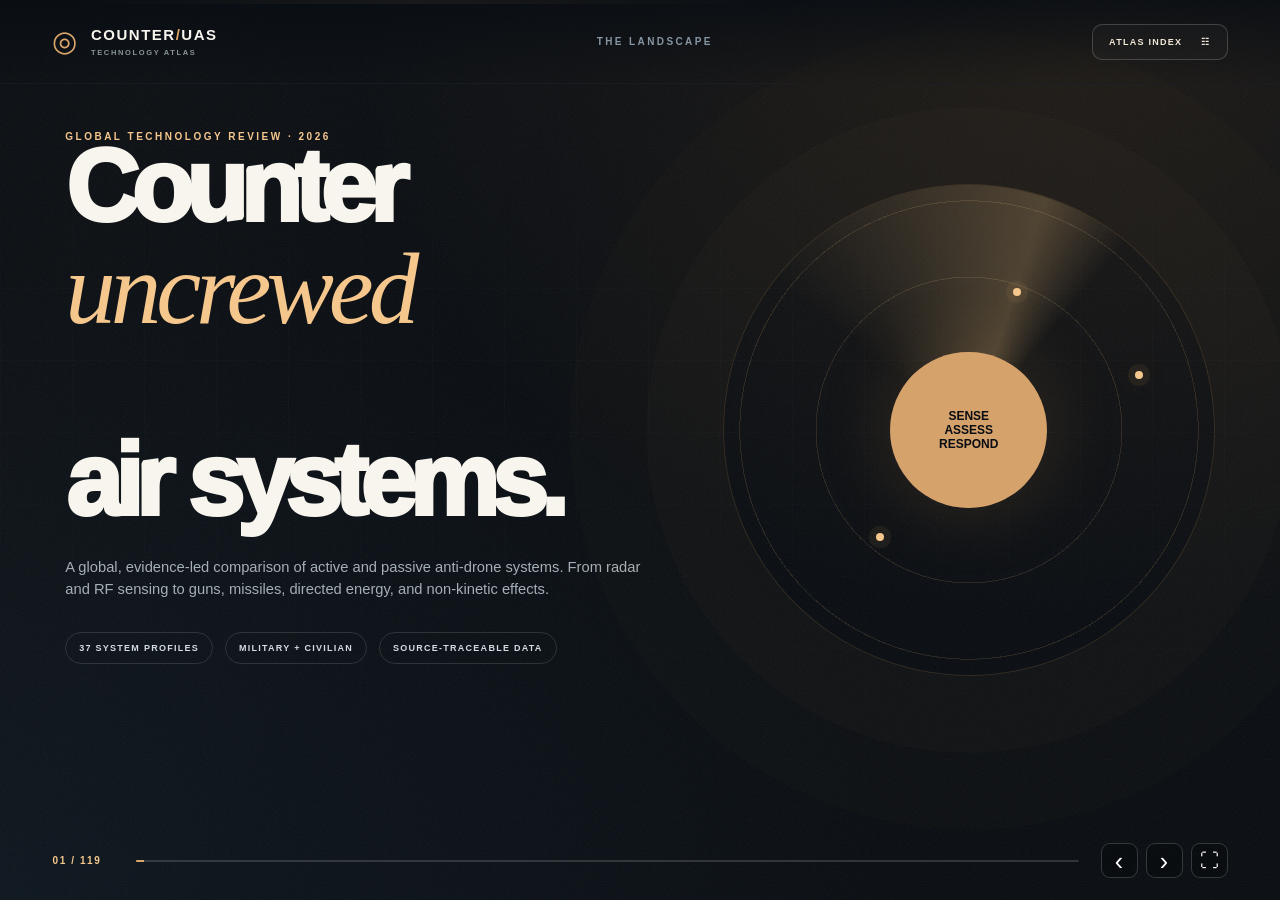
==== index.html @ 01332248 "Add cinematic Counter-UAS presentation source and complete catalog" ====
<!doctype html>
<html lang="en">
<head>
 <meta charset="utf-8"><meta name="viewport" content="width=device-width,initial-scale=1,viewport-fit=cover">
 <title>Counter-UAS Atlas 2026 | Global Systems & Evidence</title>
 <meta name="description" content="Interactive, source-based engineering presentation covering 37 military and civilian counter-UAS systems, architecture, specifications, operational evidence, cost and comparisons.">
 <meta name="theme-color" content="#080d14">
 <link rel="stylesheet" href="styles.css">
</head>
<body>
 <div id="app">
  <div class="ambient" aria-hidden="true"><div class="gridlines"></div><div class="noise"></div><div class="scanline"></div></div>
  <header id="header"><div class="brand-mark" aria-label="Global Counter-UAS Atlas"><span class="brand-symbol">◎</span><span>COUNTER<span class="brand-gold">/</span>UAS <small>TECHNOLOGY ATLAS</small></span></div><div id="chapter" class="header-chapter">RESEARCH / 2026</div><button id="openDirectory" class="header-action" title="Open system directory (M)"><span>ATLAS INDEX</span><span aria-hidden="true">☷</span></button></header>
  <main id="stage" aria-live="polite"><section id="scene" class="scene"></section></main>
  <footer id="footer"><div class="count" id="count">01 / 01</div><div class="progress-track"><div id="progress"></div></div><div class="deck-actions"><button id="prev" title="Previous (←)">‹</button><button id="next" title="Next (→)">›</button><button id="fullscreen" title="Fullscreen">⛶</button></div></footer>
  <div id="directory" class="drawer hidden" role="dialog" aria-modal="true" aria-label="System directory"><div class="drawer-backdrop" id="closeOverlay"></div><div class="drawer-panel"><div class="drawer-top"><div><div class="eyebrow">DIRECTORY</div><h2>37 systems.<br><em>One global view.</em></h2></div><button id="closeDirectory" class="x" aria-label="Close">×</button></div><div class="drawer-tools"><input id="search" type="search" placeholder="Search system, country, manufacturer or technology…" autocomplete="off"><select id="dirType"><option value="">All technologies</option></select></div><div id="directoryList" class="directory-list"></div><div class="drawer-bottom">Use ↑ ↓ to find, Enter to open, Esc to close. <button id="goCompare">OPEN COMPARISON ↗</button></div></div></div>
  <div id="mediaModal" class="media-modal hidden" role="dialog" aria-modal="true" aria-label="Media viewer"><div class="media-scrim" id="mediaScrim"></div><div class="media-container"><button id="mediaClose" class="media-close" aria-label="Close media">×</button><div id="mediaContents"></div></div></div>
  <div id="toast" class="toast" role="status"></div>
 </div>
 <script src="data/systems.js"></script><script src="app.js"></script>
</body>
</html>
---- styles.css ----
:root{--bg:#090d12;--bg2:#101821;--bg3:#18212b;--gold:#dca66b;--gold2:#f5c78d;--text:#f8f5ee;--muted:#9ca7af;--line:rgba(239,237,230,.14);--paper:#edeae1;--deep:#080d13;--red:#f17d73;--cyan:#8fd3e0;--ease:cubic-bezier(.16,.8,.19,1)}
*{box-sizing:border-box}html,body{height:100%;width:100%;margin:0;background:var(--bg);color:var(--text);font-family:Inter,"Segoe UI Variable Display","Segoe UI",Arial,sans-serif;-webkit-font-smoothing:antialiased}button,input,select{font:inherit}button{cursor:pointer}a{color:inherit}a:focus-visible,button:focus-visible,input:focus-visible,select:focus-visible{outline:2px solid var(--gold2);outline-offset:3px}::selection{background:#dca66b;color:#071018}
#app{position:relative;height:100dvh;min-height:420px;overflow:hidden;isolation:isolate} .ambient{position:absolute;inset:0;pointer-events:none;background:radial-gradient(ellipse at 85% 4%,rgba(205,137,64,.10),transparent 48%),radial-gradient(ellipse at 0% 100%,rgba(39,101,140,.09),transparent 50%);z-index:0}.gridlines{position:absolute;inset:0;background-image:linear-gradient(rgba(255,255,255,.015) 1px,transparent 1px),linear-gradient(90deg,rgba(255,255,255,.015) 1px,transparent 1px);background-size:72px 72px;mask-image:linear-gradient(to bottom,transparent,#000 40%,transparent)}.scanline{position:absolute;left:-20%;top:-150%;width:70%;height:300%;background:linear-gradient(90deg,transparent,rgba(246,206,150,.012),transparent);transform:rotate(24deg);animation:slowScan 19s linear infinite}.noise{position:absolute;inset:0;opacity:.055;background-image:url("data:image/svg+xml,%3Csvg xmlns='http://www.w3.org/2000/svg' width='160' height='160'%3E%3Cfilter id='noise'%3E%3CfeTurbulence type='fractalNoise' baseFrequency='.66' numOctaves='3' stitchTiles='stitch'/%3E%3C/filter%3E%3Crect width='100%25' height='100%25' filter='url(%23noise)'/%3E%3C/svg%3E")}
#header{position:absolute;z-index:90;top:0;left:0;right:0;height:84px;padding:0 clamp(20px,4.1vw,76px);display:flex;align-items:center;justify-content:space-between;border-bottom:1px solid rgba(255,255,255,.055);background:linear-gradient(180deg,rgba(8,13,19,.76),rgba(8,13,19,0))}.brand-mark{display:flex;align-items:center;gap:12px;font-size:15px;font-weight:900;letter-spacing:.1em}.brand-mark .brand-symbol{color:var(--gold);font-size:29px;font-weight:400;line-height:1;animation:orbSpin 30s linear infinite}.brand-mark small{display:block;font-size:7.5px;letter-spacing:.22em;margin-top:5px;color:#89949c}.brand-gold{color:var(--gold)}.header-chapter{font-size:10px;font-weight:800;letter-spacing:.24em;color:#8796a2}.header-action{border:1px solid rgba(255,255,255,.18);color:#f1e8d8;background:rgba(255,255,255,.025);padding:12px 16px;border-radius:10px;font-size:9px;font-weight:900;letter-spacing:.14em;display:flex;gap:19px;align-items:center}.header-action:hover,.tiny-button:hover{border-color:var(--gold);color:var(--gold2)}
#stage{position:absolute;inset:0;overflow:hidden} .scene{position:absolute;inset:0;padding:clamp(100px,11vh,135px) clamp(22px,5.1vw,95px) 77px;overflow-y:auto;scrollbar-width:thin;scrollbar-color:#46515a transparent;opacity:0;transform:translateY(18px) scale(1.018);filter:blur(8px);transition:opacity .52s ease,transform .85s var(--ease),filter .6s ease;will-change:opacity,transform}.scene.live{opacity:1;transform:none;filter:none}.scene.light{background:var(--paper);color:#111820}.scene.light .section-desc{color:#5e6871}.scene.light .eyebrow{color:#9a683a}.scene.light .fine{color:#68737b}.scene::before{content:"";position:absolute;left:0;right:0;top:0;height:4px;background:linear-gradient(90deg,transparent 5%,var(--gold),transparent 60%);opacity:.28;pointer-events:none}
#footer{position:absolute;z-index:91;left:clamp(20px,4.1vw,76px);right:clamp(20px,4.1vw,76px);bottom:21px;height:37px;display:flex;align-items:center;gap:22px}.count{font-size:10px;letter-spacing:.16em;color:var(--gold2);min-width:62px;font-weight:800}.progress-track{height:2px;background:rgba(255,255,255,.15);flex:1;border-radius:4px;overflow:hidden}.progress-track #progress{height:100%;width:1%;background:var(--gold);transition:width .55s var(--ease)}.deck-actions{display:flex;gap:8px}.deck-actions button{width:37px;height:35px;border:1px solid rgba(255,255,255,.18);border-radius:9px;background:rgba(0,0,0,.25);color:#fff;font-size:25px;line-height:0}.deck-actions button:last-child{font-size:19px}.deck-actions button:hover{background:var(--gold);color:#111}
.eyebrow{font-size:10px;text-transform:uppercase;letter-spacing:.25em;font-weight:900;color:var(--gold2)}.kicker{font-size:12px;text-transform:uppercase;letter-spacing:.2em;color:var(--gold2);font-weight:900}.big-title{font-size:clamp(56px,7.9vw,146px);font-weight:950;letter-spacing:-.074em;line-height:.89;margin:0}.big-title em,.section-title em,.serif{font-family:Georgia,"Times New Roman",serif;font-weight:400;letter-spacing:-.05em}.big-title em{display:block;color:var(--gold2);font-style:italic;margin:.12em 0}.section-title{font-size:clamp(36px,4.8vw,85px);letter-spacing:-.055em;line-height:.99;font-weight:930;margin:15px 0 10px}.section-title em{color:var(--gold)}.section-desc{font-size:clamp(13px,1.15vw,19px);line-height:1.5;color:#a5afb6;max-width:720px}.fine{font-size:10px;color:#86939e;line-height:1.5}.num{font-variant-numeric:tabular-nums}.beat{opacity:0;transform:translateY(24px);filter:blur(5px);transition:opacity .63s var(--ease),transform .75s var(--ease),filter .55s ease}.beat.on{opacity:1;transform:none;filter:none}.scene.light .card,.scene.light .glass{border-color:rgba(5,13,23,.13);background:rgba(255,255,255,.7);box-shadow:0 14px 50px rgba(14,25,33,.06)}
.hero-layout{display:grid;grid-template-columns:1fr .82fr;gap:4.5vw;align-items:center;min-height:calc(100dvh - 240px)}.hero-strap{margin-top:32px;display:flex;gap:12px;flex-wrap:wrap}.small-chip{font-size:9px;text-transform:uppercase;letter-spacing:.14em;border:1px solid var(--line);border-radius:30px;padding:10px 13px;color:#d4dce2;font-weight:800}.orbit-visual{position:relative;min-width:0;aspect-ratio:1;border-radius:50%;border:1px solid rgba(210,160,96,.18);box-shadow:0 0 0 6vw rgba(211,154,86,.02),0 0 0 12vw rgba(211,154,86,.016);background:radial-gradient(circle,rgba(214,162,96,.04) 0 16%,transparent 16.2%),repeating-radial-gradient(circle,rgba(221,173,113,.15) 0 1px,transparent 1px 22%);overflow:hidden}.orbit-visual:after{content:"";position:absolute;inset:0;background:conic-gradient(from 40deg,transparent 0 74%,rgba(235,192,126,.26) 94%,transparent 100%);animation:orbSpin 14s linear infinite;mix-blend-mode:screen}.orbit-center{position:absolute;inset:34%;border-radius:50%;background:#d6a26c;color:#090d12;display:grid;place-items:center;text-align:center;z-index:2;font-size:12px;font-weight:900;box-shadow:0 0 75px rgba(212,155,81,.17)}.orbit-target{position:absolute;width:8px;height:8px;border-radius:50%;background:var(--gold2);box-shadow:0 0 0 7px rgba(227,175,103,.07),0 0 28px rgba(244,200,133,.3);z-index:3}.hero-bottom{margin-top:32px;padding-top:17px;border-top:1px solid var(--line);display:flex;justify-content:space-between;gap:22px}.hero-bottom span{font-size:12px;color:#9ba6ad}.hero-bottom b{color:#f7e5ce;font-size:13px}
.key-stat-row{display:grid;grid-template-columns:repeat(4,minmax(0,1fr));gap:15px;margin-top:30px}.key-stat{border-top:1px solid rgba(214,167,99,.45);padding-top:15px}.key-stat strong{display:block;font-size:clamp(28px,3vw,48px);font-weight:950;letter-spacing:-.06em}.key-stat span{font-size:11px;color:#919ea6}.card,.glass{border:1px solid var(--line);background:linear-gradient(145deg,rgba(255,255,255,.06),rgba(255,255,255,.025));border-radius:18px;box-shadow:0 23px 50px rgba(0,0,0,.13);overflow:hidden}.card{padding:22px}.card h3{font-size:20px;margin:0 0 13px;letter-spacing:-.035em}.card p{font-size:13px;color:#abb6bf;line-height:1.48}.scene.light .card p{color:#52616c}.metric-line{font-size:10px;font-weight:850;text-transform:uppercase;letter-spacing:.1em;color:var(--gold2)}.strip-grid{display:grid;grid-template-columns:repeat(3,minmax(0,1fr));gap:14px;margin:26px 0}.strip-card{padding:22px;border:1px solid var(--line);border-radius:18px;background:rgba(255,255,255,.035)}.strip-card b{display:block;font-size:19px;margin:12px 0}.strip-card p{font-size:12px;color:#a4afb7;line-height:1.5;margin:0}.strip-card .idx{font-size:11px;letter-spacing:.15em;color:var(--gold2)}
.layer-flow{display:grid;grid-template-columns:repeat(4,minmax(0,1fr));align-items:stretch;gap:20px;margin:45px 0 20px}.layer-box{border:1px solid rgba(220,166,107,.25);border-radius:19px;background:rgba(255,255,255,.03);padding:25px 22px;min-height:230px;position:relative}.layer-box:not(:last-child):after{content:"→";position:absolute;right:-25px;top:44%;font-size:29px;color:var(--gold)}.layer-box small{font-size:9px;letter-spacing:.18em;color:var(--gold2);font-weight:900}.layer-box h3{font-size:23px;margin:22px 0 13px}.layer-box p{font-size:12px;line-height:1.6;color:#9eabb4}.layer-box .glyph{font-size:34px;color:#d7a574}
.atlas-preview{display:grid;grid-template-columns:1fr 1.1fr;gap:28px;margin-top:22px;align-items:stretch}.atlas-feature{position:relative;min-height:350px;border:1px solid rgba(220,166,107,.25);border-radius:25px;overflow:hidden;background:#111a24}.atlas-feature img{position:absolute;inset:0;width:100%;height:100%;object-fit:cover;filter:saturate(.9) contrast(1.07)}.atlas-feature:after{content:"";position:absolute;inset:0;background:linear-gradient(0deg,#071019 0%,rgba(7,16,25,.27) 80%)}.atlas-feature div{position:absolute;bottom:26px;left:27px;z-index:2}.atlas-feature strong{display:block;font-size:clamp(27px,3vw,45px);letter-spacing:-.05em}.atlas-feature p{color:#dbd7ce;font-size:11px}.atlas-right{display:grid;grid-template-columns:repeat(2,1fr);gap:12px}.atlas-choice{padding:21px;border-radius:15px;border:1px solid rgba(255,255,255,.11);background:rgba(255,255,255,.035);text-align:left;color:#fff;display:flex;flex-direction:column;justify-content:space-between;min-height:135px}.atlas-choice b{font-size:15px}.atlas-choice small{font-size:10px;color:var(--gold2);letter-spacing:.1em}.atlas-choice:hover{background:rgba(214,164,97,.15);border-color:var(--gold)}
.system-head{display:flex;align-items:flex-start;justify-content:space-between;gap:15px}.system-head .section-title{margin:12px 0;font-size:clamp(37px,4.45vw,76px)}.chapter-label{font-size:10px;font-weight:850;letter-spacing:.17em;color:var(--gold2);white-space:nowrap}.system-overview{display:grid;grid-template-columns:minmax(0,1.13fr) minmax(0,.87fr);gap:24px;min-height:calc(100dvh - 350px);margin-top:19px}.hero-media{position:relative;overflow:hidden;border-radius:22px;background:#1a2028;border:1px solid rgba(255,255,255,.14);min-height:340px}.hero-media img{display:block;width:100%;height:100%;max-height:calc(100vh - 315px);object-fit:contain;filter:saturate(.95) contrast(1.02)}.hero-media:after{content:"";position:absolute;inset:55% 0 0;background:linear-gradient(0deg,rgba(0,0,0,.55),transparent);pointer-events:none}.photo-caption{position:absolute;bottom:12px;left:15px;right:15px;font-size:9px;letter-spacing:.04em;color:#eeebde;z-index:2;line-height:1.4}.no-photo{height:100%;min-height:330px;display:grid;place-items:center;text-align:center;background:radial-gradient(circle at 50% 50%,rgba(225,172,101,.10),transparent 55%),repeating-radial-gradient(circle,rgba(210,155,85,.12) 0 1px,transparent 1px 70px);color:#afbad0}.no-photo b{font-size:20px;color:#d5e0e7}.no-photo span{font-size:12px;max-width:290px;display:block;line-height:1.5;margin-top:14px}.media-zoom{position:absolute;top:14px;right:14px;z-index:3;background:#10171fb9;color:white;padding:8px 10px;border:1px solid #cdd5dc55;border-radius:10px;font-size:10px}.overview-right{display:flex;flex-direction:column;gap:11px}.overview-summary{font-size:clamp(15px,1.27vw,20px);line-height:1.42;color:#e4e8ea;margin:0}.origin-label{color:#c7a478;font-size:10px;font-weight:850;letter-spacing:.14em;text-transform:uppercase}.spec-pair{display:grid;grid-template-columns:1fr 1fr;gap:10px}.data-tile{padding:15px 16px;border:1px solid var(--line);border-radius:14px;background:rgba(255,255,255,.025);min-height:82px}.data-tile small{display:block;font-size:9px;letter-spacing:.1em;font-weight:900;color:var(--gold2);text-transform:uppercase}.data-tile b{font-size:12px;line-height:1.45;display:block;margin-top:9px}.system-chip-row{display:flex;gap:8px;flex-wrap:wrap;margin-top:4px}.soft-chip{font-size:10px;color:#d5dfeb;border:1px solid #7e9ca34a;padding:6px 9px;border-radius:8px}.system-nav{display:flex;flex-wrap:wrap;align-items:center;gap:8px;margin-top:10px}.tiny-button{border:1px solid rgba(219,170,108,.33);background:rgba(221,162,83,.10);color:#f3d3a5;padding:10px 12px;border-radius:10px;font-size:10px;letter-spacing:.06em;font-weight:900;white-space:nowrap}.tiny-button.primary{background:#d4a16a;color:#081118}.tiny-button:disabled{opacity:.45;cursor:not-allowed}
.arch-layout{display:grid;grid-template-columns:1fr 1fr;gap:20px;align-items:start;margin-top:20px}.arch-flow{padding:24px;grid-column:1/-1}.arch-flow .flow-steps{display:grid;grid-template-columns:repeat(3,1fr);gap:20px;margin-top:22px}.flow-stage{border:1px solid rgba(255,255,255,.12);padding:19px 20px;border-radius:15px;position:relative;min-height:158px;background:rgba(255,255,255,.025)}.flow-stage:not(:last-child):after{content:"→";position:absolute;right:-21px;top:36%;font-size:28px;color:var(--gold)}.flow-stage h3{font-size:15px;color:#f2d5b0;margin:6px 0}.flow-stage p{font-size:12px;color:#c6d1d8;line-height:1.55;margin-top:14px}.flow-stage small{font-size:9px;letter-spacing:.12em;color:#778e9e;font-weight:900}.inventory-tags{display:flex;flex-wrap:wrap;gap:9px;margin-top:12px}.module-tag{font-size:11px;color:#dce4e9;border-left:2px solid var(--gold);background:rgba(255,255,255,.05);padding:9px 12px;line-height:1.35}.arch-panel{min-height:150px}.arch-panel h3{font-size:12px;text-transform:uppercase;letter-spacing:.12em;color:var(--gold2)}.arch-panel p{font-size:13px;color:#d6dfe5;line-height:1.56}.notice{font-size:11px;border-left:3px solid var(--gold);padding:10px 15px;color:#aab9c3;background:rgba(215,170,99,.05);margin-top:20px;line-height:1.55}
.evidence-columns{display:grid;grid-template-columns:minmax(0,1.1fr) minmax(0,.9fr);gap:17px;margin-top:22px}.evidence-card{border:1px solid var(--line);border-radius:17px;padding:21px;background:rgba(255,255,255,.025)}.evidence-card h3{font-size:10px;letter-spacing:.12em;color:var(--gold2);text-transform:uppercase;margin:0 0 10px}.evidence-card p{font-size:12px;line-height:1.58;color:#d1d9df;margin:0}.evidence-card.wide{grid-column:1/-1}.evidence-meta{display:grid;grid-template-columns:1fr 1fr;gap:16px}.sources-links{display:flex;flex-wrap:wrap;gap:8px;margin:14px 0}.source-link{display:inline-flex;align-items:center;gap:7px;padding:10px 12px;border:1px solid #b4c4c344;border-radius:9px;font-size:10px;font-weight:800;color:#e7d0ab;text-decoration:none;background:rgba(255,255,255,.025)}.source-link:hover{background:rgba(214,159,83,.14);border-color:var(--gold)}.source-link small{color:#aab4bf;font-size:9px}.video-tile{border:1px solid rgba(221,164,94,.34);border-radius:14px;padding:17px;background:linear-gradient(120deg,rgba(213,164,99,.09),rgba(255,255,255,.02));display:flex;align-items:center;justify-content:space-between;gap:12px}.video-tile .play{font-size:28px;color:var(--gold2)}.video-tile b{font-size:12px}.video-tile span{font-size:10px;color:#a9b8bf}.video-tile button{border:1px solid var(--gold);border-radius:10px;background:var(--gold);padding:10px 14px;color:#101923;font-weight:900;font-size:10px;flex-shrink:0}.video-list{display:grid;gap:7px}
.compare-tools{display:flex;flex-wrap:wrap;gap:10px;align-items:center;margin-top:24px}.compare-tools input,.compare-tools select{min-height:40px;background:#15212a;border:1px solid #4a566266;color:#fff;padding:0 14px;border-radius:10px;font-size:12px}.compare-tools input{flex:1;min-width:190px}.compare-table-wrap{margin-top:16px;border:1px solid rgba(255,255,255,.13);border-radius:14px;overflow:auto;max-height:min(51vh,620px);background:#111923}.compare-table{border-collapse:collapse;min-width:1120px;width:100%;font-size:10.5px}.compare-table th{position:sticky;top:0;background:#243039;color:#f0c999;z-index:2;text-align:left;padding:13px;letter-spacing:.06em;text-transform:uppercase;font-size:10px}.compare-table td{border-top:1px solid rgba(255,255,255,.09);padding:12px 13px;vertical-align:top;line-height:1.5;color:#cbd5de;min-width:105px}.compare-table td:first-child{position:sticky;left:0;background:#151e27;z-index:1;min-width:190px}.compare-table tr:hover td{background:#202e39}.compare-table tr{cursor:pointer}.mini-label{font-size:10px;color:#f1c99f;text-transform:uppercase;letter-spacing:.1em}.accuracy{border-left:3px solid #edb779;padding:12px 15px;background:rgba(227,176,108,.06);font-size:12px;line-height:1.5;color:#bfcbd0;margin-top:20px}
.drone-matrix{display:grid;grid-template-columns:repeat(4,1fr);gap:14px;margin-top:35px}.drone-card{border:1px solid #d8bd9d55;border-radius:18px;padding:24px;background:#111b24;min-height:240px}.drone-card .glyph{font-size:40px;color:var(--gold)}.drone-card h3{font-size:22px;margin:17px 0 12px}.drone-card p{font-size:12px;line-height:1.5;color:#b7c3c9}.drone-card small{color:var(--gold2);font-weight:850;letter-spacing:.1em;font-size:9px}.filter-pills{display:flex;gap:8px;flex-wrap:wrap;margin:24px 0}.filter-pill{padding:10px 13px;border-radius:22px;color:#c5d3da;background:transparent;border:1px solid #55657377;font-size:11px}.filter-pill.active{color:#101822;background:var(--gold);border-color:var(--gold)}
.drawer{position:fixed;z-index:180;inset:0}.hidden{display:none!important}.drawer-backdrop{position:absolute;inset:0;background:rgba(2,5,9,.76);backdrop-filter:blur(7px)}.drawer-panel{position:absolute;right:0;top:0;bottom:0;width:min(720px,100vw);background:#101922;border-left:1px solid rgba(255,255,255,.16);padding:36px 40px 22px;display:flex;flex-direction:column;box-shadow:-22px 0 100px #0008}.drawer-top{display:flex;justify-content:space-between;align-items:flex-start}.drawer-top h2{font-size:clamp(35px,3.7vw,56px);letter-spacing:-.065em;line-height:1;margin:16px 0 20px}.drawer-top h2 em{font-family:Georgia,serif;color:var(--gold2);font-weight:400}.x{border:1px solid #ffffff33;background:transparent;color:#fff;font-size:27px;width:40px;height:40px;border-radius:50%}.drawer-tools{display:flex;gap:8px;margin:8px 0 18px}.drawer-tools input,.drawer-tools select{border:1px solid #ffffff30;border-radius:10px;min-height:42px;background:#182733;color:white;padding:9px;font-size:12px}.drawer-tools input{flex:1;min-width:0}.drawer-tools select{width:190px}.directory-list{flex:1;overflow-y:auto;scrollbar-color:#4b6471 transparent}.dir-row{display:grid;grid-template-columns:36px 1fr auto;gap:10px;align-items:center;width:100%;border:0;border-bottom:1px solid rgba(255,255,255,.09);padding:15px 6px;text-align:left;background:transparent;color:#fff}.dir-row:hover{background:rgba(255,255,255,.07)}.dir-row .dir-number{font-size:10px;color:var(--gold2)}.dir-row strong{font-size:14px}.dir-row span{font-size:10px;color:#8b9ba8}.drawer-bottom{border-top:1px solid #ffffff22;padding-top:17px;color:#9da9b2;font-size:10px;display:flex;align-items:center;justify-content:space-between}.drawer-bottom button{border:1px solid var(--gold);background:transparent;color:var(--gold2);border-radius:8px;padding:9px;font-size:10px;font-weight:900}
.media-modal{position:fixed;z-index:220;inset:0}.media-scrim{position:absolute;inset:0;background:rgba(0,0,0,.91);backdrop-filter:blur(13px)}.media-container{position:absolute;left:50%;top:50%;transform:translate(-50%,-50%);width:min(90vw,1160px);max-height:88vh;overflow:auto;background:#111923;border:1px solid #ffffff22;border-radius:17px;padding:16px}.media-close{position:absolute;right:10px;top:10px;color:white;font-size:23px;z-index:10;background:#101720de;border:1px solid #ffffff22;width:37px;height:37px;border-radius:8px}.media-container img{display:block;width:100%;height:auto;max-height:69vh;object-fit:contain}.media-container iframe{width:100%;aspect-ratio:16/9;display:block;border:none}.media-meta{font-size:12px;color:#b2c2cc;padding:14px 10px 6px;line-height:1.5}.toast{position:fixed;left:50%;bottom:80px;transform:translateX(-50%);z-index:300;background:#eed1a8;color:#0b1117;border-radius:9px;padding:11px 18px;font-size:11px;font-weight:900;opacity:0;pointer-events:none;transition:opacity .22s}.toast.show{opacity:1}
@keyframes orbSpin{to{transform:rotate(360deg)}}@keyframes slowScan{to{transform:translateX(130%) rotate(24deg)}}
@media(max-width:1200px){.system-overview{grid-template-columns:1fr 1fr}.hero-media{min-height:240px}.overview-summary{font-size:15px}.arch-flow .flow-steps{gap:13px}.layer-box{padding:15px}.layer-box h3{font-size:18px}.layer-box p{font-size:11px}.section-title{font-size:clamp(32px,5vw,60px)}}
@media(max-width:850px){#header{height:66px;padding:0 20px}.header-chapter{display:none}.brand-mark{font-size:12px}.brand-mark small{font-size:6px}.header-action{padding:10px;font-size:8px}.scene{padding:91px 20px 81px}.hero-layout,.atlas-preview,.system-overview,.arch-layout,.evidence-columns{grid-template-columns:1fr}.hero-layout{min-height:auto}.orbit-visual{max-width:410px;width:65%;margin:26px auto;aspect-ratio:1}.big-title{font-size:clamp(53px,12vw,95px)}.system-overview{min-height:0}.system-head{display:block}.system-head .section-title{font-size:clamp(36px,7vw,58px)}.hero-media{min-height:300px}.hero-media img{max-height:420px}.arch-flow .flow-steps{grid-template-columns:1fr}.flow-stage:not(:last-child):after{right:50%;bottom:-25px;top:auto;transform:rotate(90deg)}.layer-flow,.drone-matrix{grid-template-columns:repeat(2,1fr)}.layer-box:not(:last-child):after{display:none}.key-stat-row{grid-template-columns:repeat(2,1fr)}.strip-grid{grid-template-columns:1fr 1fr}.evidence-meta{grid-template-columns:1fr}.atlas-feature{min-height:270px}#footer{left:22px;right:22px}.drawer-panel{padding:25px 22px 18px}}
@media(max-width:520px){.header-action span:first-child{display:none}.drawer-tools{flex-direction:column}.drawer-tools select{width:100%}.drawer-panel{padding:25px 18px 14px}.drawer-bottom{font-size:9px}.scene{padding:88px 18px 84px}.hero-strap{gap:7px}.small-chip{font-size:8px}.orbit-visual{width:90%}.hero-bottom{display:block}.hero-bottom span{display:block;margin-top:8px}.atlas-right,.drone-matrix,.strip-grid,.layer-flow,.spec-pair{grid-template-columns:1fr}.atlas-choice{min-height:100px}.system-head .section-title{font-size:37px}.hero-media{min-height:230px}.hero-media img{max-height:320px}.evidence-card{padding:16px}.brand-mark .brand-symbol{font-size:23px}.key-stat strong{font-size:29px}.section-title{font-size:37px}.scene .section-desc{font-size:13px}}
@media(prefers-reduced-motion:reduce){*{animation:none!important;transition-duration:.01ms!important;scroll-behavior:auto!important}}
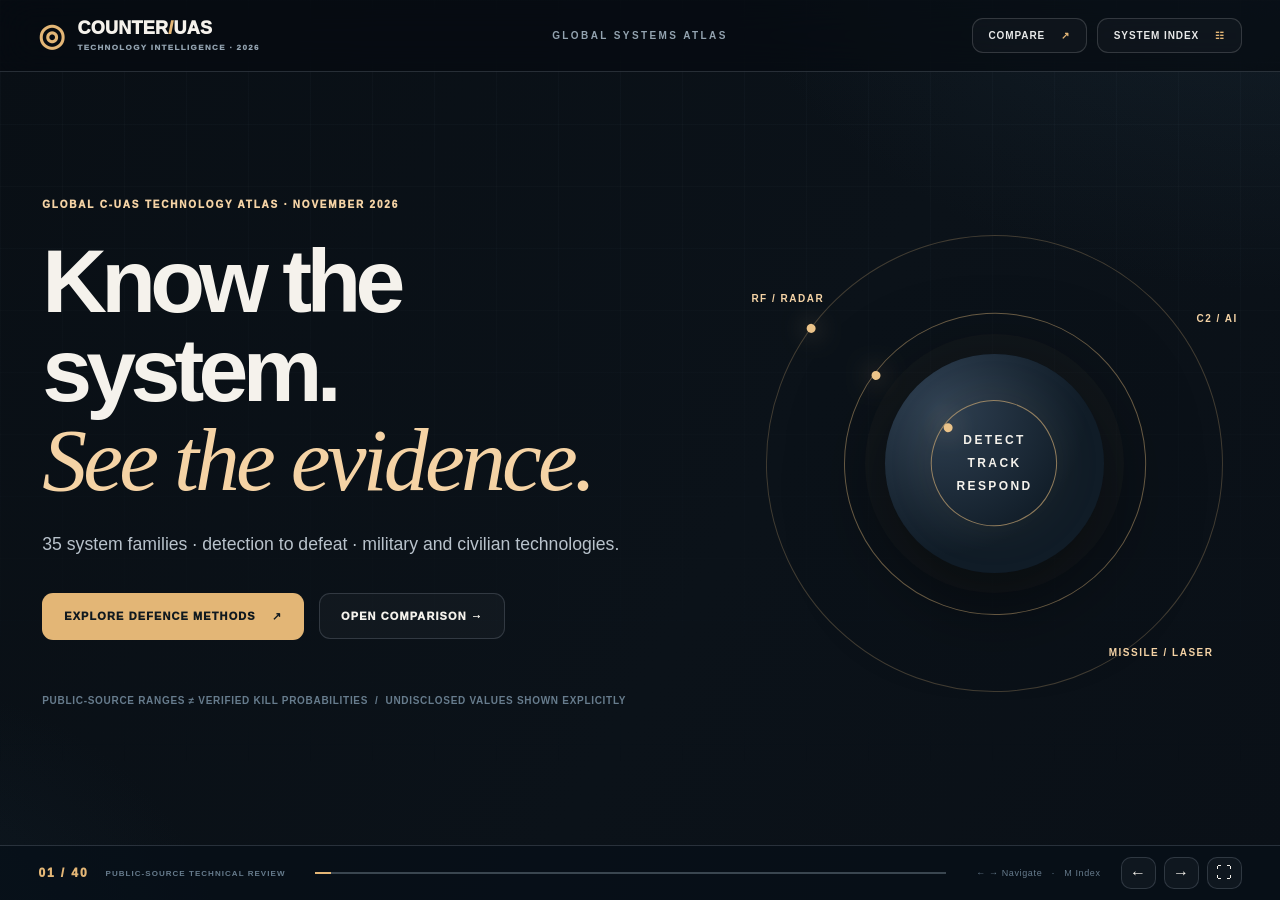
==== commit 83383e35: "Redesign Counter-UAS atlas: 35 family dashboards with ranges and media" ====
--- a/index.html
+++ b/index.html
@@ -1,22 +1,10 @@
 <!doctype html>
-<html lang="en">
-<head>
- <meta charset="utf-8"><meta name="viewport" content="width=device-width,initial-scale=1,viewport-fit=cover">
- <title>Counter-UAS Atlas 2026 | Global Systems & Evidence</title>
- <meta name="description" content="Interactive, source-based engineering presentation covering 37 military and civilian counter-UAS systems, architecture, specifications, operational evidence, cost and comparisons.">
- <meta name="theme-color" content="#080d14">
- <link rel="stylesheet" href="styles.css">
-</head>
-<body>
- <div id="app">
-  <div class="ambient" aria-hidden="true"><div class="gridlines"></div><div class="noise"></div><div class="scanline"></div></div>
-  <header id="header"><div class="brand-mark" aria-label="Global Counter-UAS Atlas"><span class="brand-symbol">◎</span><span>COUNTER<span class="brand-gold">/</span>UAS <small>TECHNOLOGY ATLAS</small></span></div><div id="chapter" class="header-chapter">RESEARCH / 2026</div><button id="openDirectory" class="header-action" title="Open system directory (M)"><span>ATLAS INDEX</span><span aria-hidden="true">☷</span></button></header>
-  <main id="stage" aria-live="polite"><section id="scene" class="scene"></section></main>
-  <footer id="footer"><div class="count" id="count">01 / 01</div><div class="progress-track"><div id="progress"></div></div><div class="deck-actions"><button id="prev" title="Previous (←)">‹</button><button id="next" title="Next (→)">›</button><button id="fullscreen" title="Fullscreen">⛶</button></div></footer>
-  <div id="directory" class="drawer hidden" role="dialog" aria-modal="true" aria-label="System directory"><div class="drawer-backdrop" id="closeOverlay"></div><div class="drawer-panel"><div class="drawer-top"><div><div class="eyebrow">DIRECTORY</div><h2>37 systems.<br><em>One global view.</em></h2></div><button id="closeDirectory" class="x" aria-label="Close">×</button></div><div class="drawer-tools"><input id="search" type="search" placeholder="Search system, country, manufacturer or technology…" autocomplete="off"><select id="dirType"><option value="">All technologies</option></select></div><div id="directoryList" class="directory-list"></div><div class="drawer-bottom">Use ↑ ↓ to find, Enter to open, Esc to close. <button id="goCompare">OPEN COMPARISON ↗</button></div></div></div>
-  <div id="mediaModal" class="media-modal hidden" role="dialog" aria-modal="true" aria-label="Media viewer"><div class="media-scrim" id="mediaScrim"></div><div class="media-container"><button id="mediaClose" class="media-close" aria-label="Close media">×</button><div id="mediaContents"></div></div></div>
-  <div id="toast" class="toast" role="status"></div>
- </div>
- <script src="data/systems.js"></script><script src="app.js"></script>
-</body>
-</html>
+<html lang="en"><head><meta charset="utf-8"><meta name="viewport" content="width=device-width, initial-scale=1, viewport-fit=cover"><meta name="theme-color" content="#080d13"><title>COUNTER/UAS — Global Systems Intelligence</title><meta name="description" content="Evidence-based visual counter-UAS technology atlas. 35 families organized by primary defeat mechanism, with media, subsystem specifications, procurement and comparison."><link rel="stylesheet" href="styles.css"></head>
+<body><div class="backdrop" aria-hidden="true"></div><div class="shell">
+<header class="topbar"><button class="identity" data-action="go" data-index="0" title="Back to atlas home"><span class="brand-icon">◎</span><span class="brand-word">COUNTER<span class="accent">/</span>UAS<small>TECHNOLOGY INTELLIGENCE · 2026</small></span></button><div id="chapter" class="chapter-name">GLOBAL SYSTEMS ATLAS</div><div class="top-actions"><button class="top-button" id="compareBtn">COMPARE <span>↗</span></button><button class="top-button" id="openDirectory">SYSTEM INDEX <span>☷</span></button></div></header>
+<main class="viewport"><section id="slide" class="slide" aria-live="polite"></section></main>
+<footer class="footer"><div class="status"><span id="counter">01 / 39</span><span class="status-tag">PUBLIC-SOURCE TECHNICAL REVIEW</span></div><div class="track"><div id="progress" class="track-fill"></div></div><div class="footer-actions"><span class="keyboard-hint">← → Navigate &nbsp; · &nbsp; M Index</span><button aria-label="Previous slide" id="prev">←</button><button aria-label="Next slide" id="next">→</button><button aria-label="Toggle fullscreen" id="fullscreen">⛶</button></div></footer>
+</div>
+<div id="drawer" class="drawer hidden" role="dialog" aria-modal="true" aria-label="System index"><div class="scrim" data-action="close-dir"></div><div class="drawer-panel"><div class="drawer-heading"><div><div class="eyebrow">DIRECTORY / 35 FAMILIES</div><h2>Find a system.</h2></div><button class="dismiss" data-action="close-dir" aria-label="Close index">×</button></div><div class="filters"><input id="search" type="search" placeholder="Search systems, origins, capabilities…" autocomplete="off"><select id="filterGroup"></select></div><div id="directoryRows" class="directory-rows"></div></div></div>
+<div id="mediaOverlay" class="media-overlay hidden" role="dialog" aria-modal="true" aria-label="Gallery media"><div class="scrim" data-action="close-media"></div><div class="media-overlay-inner"><button class="dismiss" data-action="close-media">×</button><div id="mediaOverlayBody"></div></div></div>
+<script src="data/atlas_v3.js"></script><script src="app.js"></script></body></html>
--- a/styles.css
+++ b/styles.css
@@ -1,23 +1,26 @@
-:root{--bg:#090d12;--bg2:#101821;--bg3:#18212b;--gold:#dca66b;--gold2:#f5c78d;--text:#f8f5ee;--muted:#9ca7af;--line:rgba(239,237,230,.14);--paper:#edeae1;--deep:#080d13;--red:#f17d73;--cyan:#8fd3e0;--ease:cubic-bezier(.16,.8,.19,1)}
-*{box-sizing:border-box}html,body{height:100%;width:100%;margin:0;background:var(--bg);color:var(--text);font-family:Inter,"Segoe UI Variable Display","Segoe UI",Arial,sans-serif;-webkit-font-smoothing:antialiased}button,input,select{font:inherit}button{cursor:pointer}a{color:inherit}a:focus-visible,button:focus-visible,input:focus-visible,select:focus-visible{outline:2px solid var(--gold2);outline-offset:3px}::selection{background:#dca66b;color:#071018}
-#app{position:relative;height:100dvh;min-height:420px;overflow:hidden;isolation:isolate} .ambient{position:absolute;inset:0;pointer-events:none;background:radial-gradient(ellipse at 85% 4%,rgba(205,137,64,.10),transparent 48%),radial-gradient(ellipse at 0% 100%,rgba(39,101,140,.09),transparent 50%);z-index:0}.gridlines{position:absolute;inset:0;background-image:linear-gradient(rgba(255,255,255,.015) 1px,transparent 1px),linear-gradient(90deg,rgba(255,255,255,.015) 1px,transparent 1px);background-size:72px 72px;mask-image:linear-gradient(to bottom,transparent,#000 40%,transparent)}.scanline{position:absolute;left:-20%;top:-150%;width:70%;height:300%;background:linear-gradient(90deg,transparent,rgba(246,206,150,.012),transparent);transform:rotate(24deg);animation:slowScan 19s linear infinite}.noise{position:absolute;inset:0;opacity:.055;background-image:url("data:image/svg+xml,%3Csvg xmlns='http://www.w3.org/2000/svg' width='160' height='160'%3E%3Cfilter id='noise'%3E%3CfeTurbulence type='fractalNoise' baseFrequency='.66' numOctaves='3' stitchTiles='stitch'/%3E%3C/filter%3E%3Crect width='100%25' height='100%25' filter='url(%23noise)'/%3E%3C/svg%3E")}
-#header{position:absolute;z-index:90;top:0;left:0;right:0;height:84px;padding:0 clamp(20px,4.1vw,76px);display:flex;align-items:center;justify-content:space-between;border-bottom:1px solid rgba(255,255,255,.055);background:linear-gradient(180deg,rgba(8,13,19,.76),rgba(8,13,19,0))}.brand-mark{display:flex;align-items:center;gap:12px;font-size:15px;font-weight:900;letter-spacing:.1em}.brand-mark .brand-symbol{color:var(--gold);font-size:29px;font-weight:400;line-height:1;animation:orbSpin 30s linear infinite}.brand-mark small{display:block;font-size:7.5px;letter-spacing:.22em;margin-top:5px;color:#89949c}.brand-gold{color:var(--gold)}.header-chapter{font-size:10px;font-weight:800;letter-spacing:.24em;color:#8796a2}.header-action{border:1px solid rgba(255,255,255,.18);color:#f1e8d8;background:rgba(255,255,255,.025);padding:12px 16px;border-radius:10px;font-size:9px;font-weight:900;letter-spacing:.14em;display:flex;gap:19px;align-items:center}.header-action:hover,.tiny-button:hover{border-color:var(--gold);color:var(--gold2)}
-#stage{position:absolute;inset:0;overflow:hidden} .scene{position:absolute;inset:0;padding:clamp(100px,11vh,135px) clamp(22px,5.1vw,95px) 77px;overflow-y:auto;scrollbar-width:thin;scrollbar-color:#46515a transparent;opacity:0;transform:translateY(18px) scale(1.018);filter:blur(8px);transition:opacity .52s ease,transform .85s var(--ease),filter .6s ease;will-change:opacity,transform}.scene.live{opacity:1;transform:none;filter:none}.scene.light{background:var(--paper);color:#111820}.scene.light .section-desc{color:#5e6871}.scene.light .eyebrow{color:#9a683a}.scene.light .fine{color:#68737b}.scene::before{content:"";position:absolute;left:0;right:0;top:0;height:4px;background:linear-gradient(90deg,transparent 5%,var(--gold),transparent 60%);opacity:.28;pointer-events:none}
-#footer{position:absolute;z-index:91;left:clamp(20px,4.1vw,76px);right:clamp(20px,4.1vw,76px);bottom:21px;height:37px;display:flex;align-items:center;gap:22px}.count{font-size:10px;letter-spacing:.16em;color:var(--gold2);min-width:62px;font-weight:800}.progress-track{height:2px;background:rgba(255,255,255,.15);flex:1;border-radius:4px;overflow:hidden}.progress-track #progress{height:100%;width:1%;background:var(--gold);transition:width .55s var(--ease)}.deck-actions{display:flex;gap:8px}.deck-actions button{width:37px;height:35px;border:1px solid rgba(255,255,255,.18);border-radius:9px;background:rgba(0,0,0,.25);color:#fff;font-size:25px;line-height:0}.deck-actions button:last-child{font-size:19px}.deck-actions button:hover{background:var(--gold);color:#111}
-.eyebrow{font-size:10px;text-transform:uppercase;letter-spacing:.25em;font-weight:900;color:var(--gold2)}.kicker{font-size:12px;text-transform:uppercase;letter-spacing:.2em;color:var(--gold2);font-weight:900}.big-title{font-size:clamp(56px,7.9vw,146px);font-weight:950;letter-spacing:-.074em;line-height:.89;margin:0}.big-title em,.section-title em,.serif{font-family:Georgia,"Times New Roman",serif;font-weight:400;letter-spacing:-.05em}.big-title em{display:block;color:var(--gold2);font-style:italic;margin:.12em 0}.section-title{font-size:clamp(36px,4.8vw,85px);letter-spacing:-.055em;line-height:.99;font-weight:930;margin:15px 0 10px}.section-title em{color:var(--gold)}.section-desc{font-size:clamp(13px,1.15vw,19px);line-height:1.5;color:#a5afb6;max-width:720px}.fine{font-size:10px;color:#86939e;line-height:1.5}.num{font-variant-numeric:tabular-nums}.beat{opacity:0;transform:translateY(24px);filter:blur(5px);transition:opacity .63s var(--ease),transform .75s var(--ease),filter .55s ease}.beat.on{opacity:1;transform:none;filter:none}.scene.light .card,.scene.light .glass{border-color:rgba(5,13,23,.13);background:rgba(255,255,255,.7);box-shadow:0 14px 50px rgba(14,25,33,.06)}
-.hero-layout{display:grid;grid-template-columns:1fr .82fr;gap:4.5vw;align-items:center;min-height:calc(100dvh - 240px)}.hero-strap{margin-top:32px;display:flex;gap:12px;flex-wrap:wrap}.small-chip{font-size:9px;text-transform:uppercase;letter-spacing:.14em;border:1px solid var(--line);border-radius:30px;padding:10px 13px;color:#d4dce2;font-weight:800}.orbit-visual{position:relative;min-width:0;aspect-ratio:1;border-radius:50%;border:1px solid rgba(210,160,96,.18);box-shadow:0 0 0 6vw rgba(211,154,86,.02),0 0 0 12vw rgba(211,154,86,.016);background:radial-gradient(circle,rgba(214,162,96,.04) 0 16%,transparent 16.2%),repeating-radial-gradient(circle,rgba(221,173,113,.15) 0 1px,transparent 1px 22%);overflow:hidden}.orbit-visual:after{content:"";position:absolute;inset:0;background:conic-gradient(from 40deg,transparent 0 74%,rgba(235,192,126,.26) 94%,transparent 100%);animation:orbSpin 14s linear infinite;mix-blend-mode:screen}.orbit-center{position:absolute;inset:34%;border-radius:50%;background:#d6a26c;color:#090d12;display:grid;place-items:center;text-align:center;z-index:2;font-size:12px;font-weight:900;box-shadow:0 0 75px rgba(212,155,81,.17)}.orbit-target{position:absolute;width:8px;height:8px;border-radius:50%;background:var(--gold2);box-shadow:0 0 0 7px rgba(227,175,103,.07),0 0 28px rgba(244,200,133,.3);z-index:3}.hero-bottom{margin-top:32px;padding-top:17px;border-top:1px solid var(--line);display:flex;justify-content:space-between;gap:22px}.hero-bottom span{font-size:12px;color:#9ba6ad}.hero-bottom b{color:#f7e5ce;font-size:13px}
-.key-stat-row{display:grid;grid-template-columns:repeat(4,minmax(0,1fr));gap:15px;margin-top:30px}.key-stat{border-top:1px solid rgba(214,167,99,.45);padding-top:15px}.key-stat strong{display:block;font-size:clamp(28px,3vw,48px);font-weight:950;letter-spacing:-.06em}.key-stat span{font-size:11px;color:#919ea6}.card,.glass{border:1px solid var(--line);background:linear-gradient(145deg,rgba(255,255,255,.06),rgba(255,255,255,.025));border-radius:18px;box-shadow:0 23px 50px rgba(0,0,0,.13);overflow:hidden}.card{padding:22px}.card h3{font-size:20px;margin:0 0 13px;letter-spacing:-.035em}.card p{font-size:13px;color:#abb6bf;line-height:1.48}.scene.light .card p{color:#52616c}.metric-line{font-size:10px;font-weight:850;text-transform:uppercase;letter-spacing:.1em;color:var(--gold2)}.strip-grid{display:grid;grid-template-columns:repeat(3,minmax(0,1fr));gap:14px;margin:26px 0}.strip-card{padding:22px;border:1px solid var(--line);border-radius:18px;background:rgba(255,255,255,.035)}.strip-card b{display:block;font-size:19px;margin:12px 0}.strip-card p{font-size:12px;color:#a4afb7;line-height:1.5;margin:0}.strip-card .idx{font-size:11px;letter-spacing:.15em;color:var(--gold2)}
-.layer-flow{display:grid;grid-template-columns:repeat(4,minmax(0,1fr));align-items:stretch;gap:20px;margin:45px 0 20px}.layer-box{border:1px solid rgba(220,166,107,.25);border-radius:19px;background:rgba(255,255,255,.03);padding:25px 22px;min-height:230px;position:relative}.layer-box:not(:last-child):after{content:"→";position:absolute;right:-25px;top:44%;font-size:29px;color:var(--gold)}.layer-box small{font-size:9px;letter-spacing:.18em;color:var(--gold2);font-weight:900}.layer-box h3{font-size:23px;margin:22px 0 13px}.layer-box p{font-size:12px;line-height:1.6;color:#9eabb4}.layer-box .glyph{font-size:34px;color:#d7a574}
-.atlas-preview{display:grid;grid-template-columns:1fr 1.1fr;gap:28px;margin-top:22px;align-items:stretch}.atlas-feature{position:relative;min-height:350px;border:1px solid rgba(220,166,107,.25);border-radius:25px;overflow:hidden;background:#111a24}.atlas-feature img{position:absolute;inset:0;width:100%;height:100%;object-fit:cover;filter:saturate(.9) contrast(1.07)}.atlas-feature:after{content:"";position:absolute;inset:0;background:linear-gradient(0deg,#071019 0%,rgba(7,16,25,.27) 80%)}.atlas-feature div{position:absolute;bottom:26px;left:27px;z-index:2}.atlas-feature strong{display:block;font-size:clamp(27px,3vw,45px);letter-spacing:-.05em}.atlas-feature p{color:#dbd7ce;font-size:11px}.atlas-right{display:grid;grid-template-columns:repeat(2,1fr);gap:12px}.atlas-choice{padding:21px;border-radius:15px;border:1px solid rgba(255,255,255,.11);background:rgba(255,255,255,.035);text-align:left;color:#fff;display:flex;flex-direction:column;justify-content:space-between;min-height:135px}.atlas-choice b{font-size:15px}.atlas-choice small{font-size:10px;color:var(--gold2);letter-spacing:.1em}.atlas-choice:hover{background:rgba(214,164,97,.15);border-color:var(--gold)}
-.system-head{display:flex;align-items:flex-start;justify-content:space-between;gap:15px}.system-head .section-title{margin:12px 0;font-size:clamp(37px,4.45vw,76px)}.chapter-label{font-size:10px;font-weight:850;letter-spacing:.17em;color:var(--gold2);white-space:nowrap}.system-overview{display:grid;grid-template-columns:minmax(0,1.13fr) minmax(0,.87fr);gap:24px;min-height:calc(100dvh - 350px);margin-top:19px}.hero-media{position:relative;overflow:hidden;border-radius:22px;background:#1a2028;border:1px solid rgba(255,255,255,.14);min-height:340px}.hero-media img{display:block;width:100%;height:100%;max-height:calc(100vh - 315px);object-fit:contain;filter:saturate(.95) contrast(1.02)}.hero-media:after{content:"";position:absolute;inset:55% 0 0;background:linear-gradient(0deg,rgba(0,0,0,.55),transparent);pointer-events:none}.photo-caption{position:absolute;bottom:12px;left:15px;right:15px;font-size:9px;letter-spacing:.04em;color:#eeebde;z-index:2;line-height:1.4}.no-photo{height:100%;min-height:330px;display:grid;place-items:center;text-align:center;background:radial-gradient(circle at 50% 50%,rgba(225,172,101,.10),transparent 55%),repeating-radial-gradient(circle,rgba(210,155,85,.12) 0 1px,transparent 1px 70px);color:#afbad0}.no-photo b{font-size:20px;color:#d5e0e7}.no-photo span{font-size:12px;max-width:290px;display:block;line-height:1.5;margin-top:14px}.media-zoom{position:absolute;top:14px;right:14px;z-index:3;background:#10171fb9;color:white;padding:8px 10px;border:1px solid #cdd5dc55;border-radius:10px;font-size:10px}.overview-right{display:flex;flex-direction:column;gap:11px}.overview-summary{font-size:clamp(15px,1.27vw,20px);line-height:1.42;color:#e4e8ea;margin:0}.origin-label{color:#c7a478;font-size:10px;font-weight:850;letter-spacing:.14em;text-transform:uppercase}.spec-pair{display:grid;grid-template-columns:1fr 1fr;gap:10px}.data-tile{padding:15px 16px;border:1px solid var(--line);border-radius:14px;background:rgba(255,255,255,.025);min-height:82px}.data-tile small{display:block;font-size:9px;letter-spacing:.1em;font-weight:900;color:var(--gold2);text-transform:uppercase}.data-tile b{font-size:12px;line-height:1.45;display:block;margin-top:9px}.system-chip-row{display:flex;gap:8px;flex-wrap:wrap;margin-top:4px}.soft-chip{font-size:10px;color:#d5dfeb;border:1px solid #7e9ca34a;padding:6px 9px;border-radius:8px}.system-nav{display:flex;flex-wrap:wrap;align-items:center;gap:8px;margin-top:10px}.tiny-button{border:1px solid rgba(219,170,108,.33);background:rgba(221,162,83,.10);color:#f3d3a5;padding:10px 12px;border-radius:10px;font-size:10px;letter-spacing:.06em;font-weight:900;white-space:nowrap}.tiny-button.primary{background:#d4a16a;color:#081118}.tiny-button:disabled{opacity:.45;cursor:not-allowed}
-.arch-layout{display:grid;grid-template-columns:1fr 1fr;gap:20px;align-items:start;margin-top:20px}.arch-flow{padding:24px;grid-column:1/-1}.arch-flow .flow-steps{display:grid;grid-template-columns:repeat(3,1fr);gap:20px;margin-top:22px}.flow-stage{border:1px solid rgba(255,255,255,.12);padding:19px 20px;border-radius:15px;position:relative;min-height:158px;background:rgba(255,255,255,.025)}.flow-stage:not(:last-child):after{content:"→";position:absolute;right:-21px;top:36%;font-size:28px;color:var(--gold)}.flow-stage h3{font-size:15px;color:#f2d5b0;margin:6px 0}.flow-stage p{font-size:12px;color:#c6d1d8;line-height:1.55;margin-top:14px}.flow-stage small{font-size:9px;letter-spacing:.12em;color:#778e9e;font-weight:900}.inventory-tags{display:flex;flex-wrap:wrap;gap:9px;margin-top:12px}.module-tag{font-size:11px;color:#dce4e9;border-left:2px solid var(--gold);background:rgba(255,255,255,.05);padding:9px 12px;line-height:1.35}.arch-panel{min-height:150px}.arch-panel h3{font-size:12px;text-transform:uppercase;letter-spacing:.12em;color:var(--gold2)}.arch-panel p{font-size:13px;color:#d6dfe5;line-height:1.56}.notice{font-size:11px;border-left:3px solid var(--gold);padding:10px 15px;color:#aab9c3;background:rgba(215,170,99,.05);margin-top:20px;line-height:1.55}
-.evidence-columns{display:grid;grid-template-columns:minmax(0,1.1fr) minmax(0,.9fr);gap:17px;margin-top:22px}.evidence-card{border:1px solid var(--line);border-radius:17px;padding:21px;background:rgba(255,255,255,.025)}.evidence-card h3{font-size:10px;letter-spacing:.12em;color:var(--gold2);text-transform:uppercase;margin:0 0 10px}.evidence-card p{font-size:12px;line-height:1.58;color:#d1d9df;margin:0}.evidence-card.wide{grid-column:1/-1}.evidence-meta{display:grid;grid-template-columns:1fr 1fr;gap:16px}.sources-links{display:flex;flex-wrap:wrap;gap:8px;margin:14px 0}.source-link{display:inline-flex;align-items:center;gap:7px;padding:10px 12px;border:1px solid #b4c4c344;border-radius:9px;font-size:10px;font-weight:800;color:#e7d0ab;text-decoration:none;background:rgba(255,255,255,.025)}.source-link:hover{background:rgba(214,159,83,.14);border-color:var(--gold)}.source-link small{color:#aab4bf;font-size:9px}.video-tile{border:1px solid rgba(221,164,94,.34);border-radius:14px;padding:17px;background:linear-gradient(120deg,rgba(213,164,99,.09),rgba(255,255,255,.02));display:flex;align-items:center;justify-content:space-between;gap:12px}.video-tile .play{font-size:28px;color:var(--gold2)}.video-tile b{font-size:12px}.video-tile span{font-size:10px;color:#a9b8bf}.video-tile button{border:1px solid var(--gold);border-radius:10px;background:var(--gold);padding:10px 14px;color:#101923;font-weight:900;font-size:10px;flex-shrink:0}.video-list{display:grid;gap:7px}
-.compare-tools{display:flex;flex-wrap:wrap;gap:10px;align-items:center;margin-top:24px}.compare-tools input,.compare-tools select{min-height:40px;background:#15212a;border:1px solid #4a566266;color:#fff;padding:0 14px;border-radius:10px;font-size:12px}.compare-tools input{flex:1;min-width:190px}.compare-table-wrap{margin-top:16px;border:1px solid rgba(255,255,255,.13);border-radius:14px;overflow:auto;max-height:min(51vh,620px);background:#111923}.compare-table{border-collapse:collapse;min-width:1120px;width:100%;font-size:10.5px}.compare-table th{position:sticky;top:0;background:#243039;color:#f0c999;z-index:2;text-align:left;padding:13px;letter-spacing:.06em;text-transform:uppercase;font-size:10px}.compare-table td{border-top:1px solid rgba(255,255,255,.09);padding:12px 13px;vertical-align:top;line-height:1.5;color:#cbd5de;min-width:105px}.compare-table td:first-child{position:sticky;left:0;background:#151e27;z-index:1;min-width:190px}.compare-table tr:hover td{background:#202e39}.compare-table tr{cursor:pointer}.mini-label{font-size:10px;color:#f1c99f;text-transform:uppercase;letter-spacing:.1em}.accuracy{border-left:3px solid #edb779;padding:12px 15px;background:rgba(227,176,108,.06);font-size:12px;line-height:1.5;color:#bfcbd0;margin-top:20px}
-.drone-matrix{display:grid;grid-template-columns:repeat(4,1fr);gap:14px;margin-top:35px}.drone-card{border:1px solid #d8bd9d55;border-radius:18px;padding:24px;background:#111b24;min-height:240px}.drone-card .glyph{font-size:40px;color:var(--gold)}.drone-card h3{font-size:22px;margin:17px 0 12px}.drone-card p{font-size:12px;line-height:1.5;color:#b7c3c9}.drone-card small{color:var(--gold2);font-weight:850;letter-spacing:.1em;font-size:9px}.filter-pills{display:flex;gap:8px;flex-wrap:wrap;margin:24px 0}.filter-pill{padding:10px 13px;border-radius:22px;color:#c5d3da;background:transparent;border:1px solid #55657377;font-size:11px}.filter-pill.active{color:#101822;background:var(--gold);border-color:var(--gold)}
-.drawer{position:fixed;z-index:180;inset:0}.hidden{display:none!important}.drawer-backdrop{position:absolute;inset:0;background:rgba(2,5,9,.76);backdrop-filter:blur(7px)}.drawer-panel{position:absolute;right:0;top:0;bottom:0;width:min(720px,100vw);background:#101922;border-left:1px solid rgba(255,255,255,.16);padding:36px 40px 22px;display:flex;flex-direction:column;box-shadow:-22px 0 100px #0008}.drawer-top{display:flex;justify-content:space-between;align-items:flex-start}.drawer-top h2{font-size:clamp(35px,3.7vw,56px);letter-spacing:-.065em;line-height:1;margin:16px 0 20px}.drawer-top h2 em{font-family:Georgia,serif;color:var(--gold2);font-weight:400}.x{border:1px solid #ffffff33;background:transparent;color:#fff;font-size:27px;width:40px;height:40px;border-radius:50%}.drawer-tools{display:flex;gap:8px;margin:8px 0 18px}.drawer-tools input,.drawer-tools select{border:1px solid #ffffff30;border-radius:10px;min-height:42px;background:#182733;color:white;padding:9px;font-size:12px}.drawer-tools input{flex:1;min-width:0}.drawer-tools select{width:190px}.directory-list{flex:1;overflow-y:auto;scrollbar-color:#4b6471 transparent}.dir-row{display:grid;grid-template-columns:36px 1fr auto;gap:10px;align-items:center;width:100%;border:0;border-bottom:1px solid rgba(255,255,255,.09);padding:15px 6px;text-align:left;background:transparent;color:#fff}.dir-row:hover{background:rgba(255,255,255,.07)}.dir-row .dir-number{font-size:10px;color:var(--gold2)}.dir-row strong{font-size:14px}.dir-row span{font-size:10px;color:#8b9ba8}.drawer-bottom{border-top:1px solid #ffffff22;padding-top:17px;color:#9da9b2;font-size:10px;display:flex;align-items:center;justify-content:space-between}.drawer-bottom button{border:1px solid var(--gold);background:transparent;color:var(--gold2);border-radius:8px;padding:9px;font-size:10px;font-weight:900}
-.media-modal{position:fixed;z-index:220;inset:0}.media-scrim{position:absolute;inset:0;background:rgba(0,0,0,.91);backdrop-filter:blur(13px)}.media-container{position:absolute;left:50%;top:50%;transform:translate(-50%,-50%);width:min(90vw,1160px);max-height:88vh;overflow:auto;background:#111923;border:1px solid #ffffff22;border-radius:17px;padding:16px}.media-close{position:absolute;right:10px;top:10px;color:white;font-size:23px;z-index:10;background:#101720de;border:1px solid #ffffff22;width:37px;height:37px;border-radius:8px}.media-container img{display:block;width:100%;height:auto;max-height:69vh;object-fit:contain}.media-container iframe{width:100%;aspect-ratio:16/9;display:block;border:none}.media-meta{font-size:12px;color:#b2c2cc;padding:14px 10px 6px;line-height:1.5}.toast{position:fixed;left:50%;bottom:80px;transform:translateX(-50%);z-index:300;background:#eed1a8;color:#0b1117;border-radius:9px;padding:11px 18px;font-size:11px;font-weight:900;opacity:0;pointer-events:none;transition:opacity .22s}.toast.show{opacity:1}
-@keyframes orbSpin{to{transform:rotate(360deg)}}@keyframes slowScan{to{transform:translateX(130%) rotate(24deg)}}
-@media(max-width:1200px){.system-overview{grid-template-columns:1fr 1fr}.hero-media{min-height:240px}.overview-summary{font-size:15px}.arch-flow .flow-steps{gap:13px}.layer-box{padding:15px}.layer-box h3{font-size:18px}.layer-box p{font-size:11px}.section-title{font-size:clamp(32px,5vw,60px)}}
-@media(max-width:850px){#header{height:66px;padding:0 20px}.header-chapter{display:none}.brand-mark{font-size:12px}.brand-mark small{font-size:6px}.header-action{padding:10px;font-size:8px}.scene{padding:91px 20px 81px}.hero-layout,.atlas-preview,.system-overview,.arch-layout,.evidence-columns{grid-template-columns:1fr}.hero-layout{min-height:auto}.orbit-visual{max-width:410px;width:65%;margin:26px auto;aspect-ratio:1}.big-title{font-size:clamp(53px,12vw,95px)}.system-overview{min-height:0}.system-head{display:block}.system-head .section-title{font-size:clamp(36px,7vw,58px)}.hero-media{min-height:300px}.hero-media img{max-height:420px}.arch-flow .flow-steps{grid-template-columns:1fr}.flow-stage:not(:last-child):after{right:50%;bottom:-25px;top:auto;transform:rotate(90deg)}.layer-flow,.drone-matrix{grid-template-columns:repeat(2,1fr)}.layer-box:not(:last-child):after{display:none}.key-stat-row{grid-template-columns:repeat(2,1fr)}.strip-grid{grid-template-columns:1fr 1fr}.evidence-meta{grid-template-columns:1fr}.atlas-feature{min-height:270px}#footer{left:22px;right:22px}.drawer-panel{padding:25px 22px 18px}}
-@media(max-width:520px){.header-action span:first-child{display:none}.drawer-tools{flex-direction:column}.drawer-tools select{width:100%}.drawer-panel{padding:25px 18px 14px}.drawer-bottom{font-size:9px}.scene{padding:88px 18px 84px}.hero-strap{gap:7px}.small-chip{font-size:8px}.orbit-visual{width:90%}.hero-bottom{display:block}.hero-bottom span{display:block;margin-top:8px}.atlas-right,.drone-matrix,.strip-grid,.layer-flow,.spec-pair{grid-template-columns:1fr}.atlas-choice{min-height:100px}.system-head .section-title{font-size:37px}.hero-media{min-height:230px}.hero-media img{max-height:320px}.evidence-card{padding:16px}.brand-mark .brand-symbol{font-size:23px}.key-stat strong{font-size:29px}.section-title{font-size:37px}.scene .section-desc{font-size:13px}}
-@media(prefers-reduced-motion:reduce){*{animation:none!important;transition-duration:.01ms!important;scroll-behavior:auto!important}}
+:root{--bg:#080e15;--ink:#f5f2ec;--muted:#93a3b0;--muted2:#677c8d;--line:rgba(206,221,233,.17);--gold:#e3b676;--gold2:#f5d3a5;--panel:#101b26;--panel2:#15222e;--green:#9ed5bf;--red:#efb3a3;--ease:cubic-bezier(.18,.72,.16,1)}
+*{box-sizing:border-box}html,body{margin:0;width:100%;height:100%;overflow:hidden;background:var(--bg);font-family:'Segoe UI Variable Display','Segoe UI',Inter,Arial,sans-serif;color:var(--ink);-webkit-font-smoothing:antialiased}button,input,select{font:inherit}button{cursor:pointer}a{color:inherit;text-decoration:none}.backdrop{position:fixed;inset:0;pointer-events:none;background:radial-gradient(70vw 55vw at 100% -20%,#28405062,transparent 67%),radial-gradient(40vw 35vw at -10% 110%,#1d374a44,transparent 70%),linear-gradient(120deg,#090f15,#0b1219 58%,#0a1017);z-index:0}.backdrop:before{content:'';position:absolute;inset:0;background-image:linear-gradient(#b9ccde08 1px,transparent 1px),linear-gradient(90deg,#b9ccde08 1px,transparent 1px);background-size:62px 62px;mask-image:linear-gradient(black,transparent 90%)}.shell{position:relative;isolation:isolate;display:grid;grid-template-rows:72px minmax(0,1fr) 55px;height:100dvh;min-height:400px}.topbar{display:grid;grid-template-columns:1fr auto 1fr;align-items:center;padding:0 clamp(20px,3vw,58px);border-bottom:1px solid var(--line);background:#050a10a6;backdrop-filter:blur(18px);position:relative;z-index:5}.identity{display:flex;align-items:center;gap:12px;background:none;border:none;color:var(--ink);padding:0;text-align:left;width:max-content}.brand-icon{font-size:31px;color:var(--gold);font-weight:700}.brand-word{font-size:18px;line-height:1.05;font-weight:950;letter-spacing:.015em}.brand-word small{display:block;letter-spacing:.17em;font-size:8px;color:var(--muted);margin-top:6px}.accent{color:var(--gold)}.chapter-name{font-size:10px;letter-spacing:.24em;text-transform:uppercase;color:var(--muted);font-weight:850}.top-actions{display:flex;gap:10px;justify-content:flex-end}.top-button{background:#ffffff07;border:1px solid #ffffff27;border-radius:11px;color:#e8e9e9;font-size:10px;font-weight:900;letter-spacing:.09em;padding:11px 16px}.top-button span{color:var(--gold);padding-left:12px}.top-button:hover,.footer-actions button:hover{background:#e4b879;color:#101822}.viewport{position:relative;min-height:0;overflow:hidden}.slide{height:100%;padding:22px clamp(22px,3.3vw,65px) 12px;opacity:0;transform:translateX(12px) scale(1.004);filter:blur(4px);transition:opacity .36s ease,transform .57s var(--ease),filter .35s ease;overflow:auto;scrollbar-width:thin;scrollbar-color:#4b6272 transparent}.slide.visible{opacity:1;transform:none;filter:none}.footer{display:flex;align-items:center;gap:30px;padding:0 clamp(20px,3vw,58px);border-top:1px solid var(--line);background:#061019ac;position:relative;z-index:4}.status{min-width:240px;display:flex;align-items:center;gap:17px}.status>span:first-child{font-size:12px;letter-spacing:.16em;color:var(--gold);font-weight:950}.status-tag{font-size:8px;color:var(--muted2);font-weight:900;letter-spacing:.13em}.track{height:2px;background:#3a4650;flex:1;overflow:hidden}.track-fill{height:100%;background:var(--gold);transition:width .4s var(--ease)}.footer-actions{display:flex;gap:8px;align-items:center}.keyboard-hint{font-size:9px;color:var(--muted2);letter-spacing:.07em;white-space:nowrap;padding-right:12px}.footer-actions button{background:#ffffff09;border:1px solid var(--line);border-radius:10px;width:35px;height:32px;color:var(--ink)}.eyebrow{font-size:10px;color:var(--gold2);font-weight:950;letter-spacing:.18em;text-transform:uppercase}.eyebrow span{color:#8c9ca8}.section-heading h1,.cover h1,.end-slide h1{font-size:clamp(42px,5vw,86px);letter-spacing:-.064em;line-height:.99;margin:13px 0}.section-heading h1 em,.cover h1 em,.end-slide h1 em{font-family:Georgia,serif;letter-spacing:-.042em;font-weight:500;color:var(--gold2)}.section-heading p{max-width:600px;font-size:15px;line-height:1.6;color:var(--muted)}
+/* Hero: concept-led and spacious rather than dense text */
+.cover{display:grid;grid-template-columns:1.25fr .75fr;height:100%;align-items:center;gap:45px}.cover-copy{padding-bottom:22px}.cover h1{font-size:clamp(66px,7vw,132px);line-height:.99;margin:27px 0}.cover-copy p{color:#b8c2cb;font-size:clamp(16px,1.38vw,23px);line-height:1.5;max-width:650px}.cover-controls{display:flex;gap:15px;align-items:center;margin-top:35px}.cta,.quiet{border:1px solid #e2b57555;background:var(--gold);color:#10191f;padding:16px 21px;font-size:11px;letter-spacing:.10em;font-weight:950;border-radius:11px}.cta span{margin-left:12px}.cta:hover{background:#f3d5a8}.quiet{color:var(--ink);background:#ffffff08;border-color:var(--line)}.quiet:hover{background:#ffffff15}.cover-micro{margin-top:55px;color:var(--muted2);font-size:10px;letter-spacing:.07em;font-weight:800}.cover-art{position:relative;aspect-ratio:1/1;width:min(38vw,550px);margin:auto;display:grid;place-items:center}.orbit-ring{position:absolute;border:1px solid #d3ae7645;border-radius:50%;inset:3%;transform:rotate(-25deg)}.orbit-ring.ring-2{inset:19%;border-color:#d3ae7675}.orbit-ring.ring-3{inset:37%;border-color:#d3ae76a5;box-shadow:0 0 55px #c49c5e13}.orbit-ring:after{content:'';position:absolute;top:5%;left:25%;height:9px;width:9px;background:#ebc389;border-radius:100%;box-shadow:0 0 25px #ebc389b0}.orbit-center{width:45%;aspect-ratio:1;background:radial-gradient(circle at 25% 25%,#304153,#101c27 63%);border-radius:50%;display:flex;flex-direction:column;align-items:center;justify-content:center;gap:9px;box-shadow:0 24px 90px #0008,0 0 0 20px #ebc38907}.orbit-center b{letter-spacing:.2em;font-size:12px}.orbit-label{position:absolute;font-size:10px;letter-spacing:.15em;color:var(--gold2);font-weight:850}.orbit-label.a{top:15%;left:0}.orbit-label.b{top:19%;right:0}.orbit-label.c{bottom:10%;right:5%}
+/* Method / classification screen */
+.methods-slide{display:flex;flex-direction:column;height:100%;min-height:0}.methods-slide h1{font-size:clamp(36px,4vw,72px);margin:8px 0}.methods-slide .section-heading p{margin:6px 0 18px;font-size:13px}.method-grid{display:grid;grid-template-columns:repeat(4,minmax(0,1fr));gap:12px;flex:1;min-height:0}.method-tab{color:var(--ink);background:linear-gradient(140deg,#1b2935,#101a24 70%);border:1px solid #ffffff1d;border-top:3px solid var(--family);border-radius:15px;text-align:left;padding:20px;display:flex;flex-direction:column;justify-content:space-between;min-height:110px;position:relative;transition:transform .2s,border-color .2s,background .2s}.method-tab:hover{transform:translateY(-3px);border-color:var(--family);background:#263641}.method-tab b{font-size:12px;color:var(--family)}.method-tab span{font-weight:930;letter-spacing:-.02em;font-size:clamp(16px,1.65vw,26px);line-height:1.15}.method-tab small{font-size:10px;color:var(--muted)}.method-notice{margin-top:15px;display:flex;align-items:center;gap:25px;padding:14px 18px;background:#cbae7610;border-left:2px solid var(--gold);color:var(--muted);font-size:11px;line-height:1.3}.method-notice b{color:var(--gold2);white-space:nowrap}
+/* One coherent system profile screen */
+.family-slide{height:100%;min-height:0;display:grid;grid-template-rows:auto minmax(68px,84px) minmax(0,1fr) auto;gap:10px}.family-heading{display:flex;align-items:end;justify-content:space-between;gap:20px}.family-heading h1{font-size:clamp(27px,3vw,53px);line-height:1.03;font-weight:950;letter-spacing:-.055em;margin:5px 0 7px;max-width:80vw}.family-heading .eyebrow{color:var(--family);font-size:10px}.family-meta{display:flex;gap:10px;align-items:center;color:#adbbc4;font-size:11px}.family-meta>b{color:#b0a18d}.version-pill{font-size:9px;border-radius:20px;border:1px solid #e1b87655;padding:5px 9px;color:var(--gold2);font-weight:850}.family-header-nav{display:flex;gap:14px;align-items:center}.family-header-nav button{height:36px;width:36px;border-radius:10px;background:#ffffff09;color:var(--gold);border:1px solid var(--line);font-size:19px}.family-header-nav button:hover{background:#e4b879;color:#101822}.family-header-nav b{font-size:26px;color:var(--gold2);font-weight:950}.family-header-nav small{font-size:14px;color:var(--muted2);font-weight:600}.metric-ribbon{display:grid;grid-template-columns:1.15fr 1.34fr 1.10fr .73fr;border-radius:12px;overflow:hidden;border:1px solid #ffffff21;background:#15222e;min-height:0}.hero-metric{padding:10px 15px;border-right:1px solid #ffffff18;display:flex;flex-direction:column;justify-content:center;gap:5px;min-width:0}.hero-metric:last-child{border-right:0}.hero-metric.highlight{background:#e5b97713;border-top:2px solid var(--family);padding-top:8px}.hero-metric small{color:#95a5b2;letter-spacing:.13em;font-size:9px;font-weight:950}.hero-metric strong{font-size:clamp(10px,.88vw,14px);line-height:1.35;color:#f4dfc2;font-weight:860;overflow-wrap:anywhere}.hero-metric.highlight strong{color:#ffe1b1}.profile-grid{display:grid;grid-template-columns:minmax(0,1fr) minmax(0,1.18fr);gap:14px;min-height:0;height:100%}.profile-left{min-height:0;display:grid;grid-template-rows:minmax(0,1fr) auto;gap:9px}.media-panel,.spec-panel{border:1px solid var(--line);border-radius:14px;min-height:0;background:#111c27;overflow:hidden}.media-panel{display:flex;flex-direction:column}.media-view{min-height:0;flex:1;position:relative;background:radial-gradient(ellipse at center,#1b2932,#0d141d);overflow:hidden}.gallery-main{width:100%;height:100%;object-fit:contain;display:block}.gallery-main.zoomed{object-fit:cover;object-position:center 42%;transform:scale(1.35)}.video-embed{height:100%;width:100%;border:0;display:block}.media-kind{position:absolute;left:15px;top:12px;padding:7px 9px;border-radius:7px;background:#050a0fe8;border:1px solid #ffffff27;font-size:10px;letter-spacing:.1em;font-weight:950;color:var(--gold2)}.expand{position:absolute;right:12px;bottom:30px;background:#e6b97e;color:#111b22;border:0;padding:8px 11px;font-size:10px;font-weight:950;border-radius:8px}.media-credit{position:absolute;left:0;right:0;bottom:0;font-size:9px;letter-spacing:.01em;color:#f1efeccf;padding:6px 15px;background:linear-gradient(90deg,#060a0fed,#060a0f5a)}.media-thumbs{height:82px;flex:none;display:flex;gap:7px;padding:8px 10px;background:#0a131d;border-top:1px solid var(--line);overflow-x:auto;scrollbar-width:thin}.thumb{flex:1 1 0;min-width:65px;max-width:135px;border:1px solid #ffffff30;border-radius:8px;background:#182632;position:relative;overflow:hidden;padding:0;color:var(--ink)}.thumb img{height:100%;width:100%;object-fit:cover;opacity:.72;transition:opacity .2s,transform .2s}.thumb:hover img{opacity:1;transform:scale(1.04)}.thumb.selected{border:2px solid var(--gold);box-shadow:inset 0 0 0 1px #000}.thumb.selected img{opacity:1}.thumb small{position:absolute;left:0;bottom:0;right:0;background:#061019db;color:#e7e1d3;text-align:left;font-size:8px;padding:5px;line-height:1.2;font-weight:850}.video-thumb{display:flex;align-items:center;justify-content:center;flex-direction:column;background:#e4bc8121}.play-icon{font-size:24px;color:var(--gold);margin-top:-10px}.media-origin{background:#0b1520;padding:5px 12px;font-size:9px;color:#8fa2af;display:flex;justify-content:flex-start;gap:7px;align-items:center;white-space:nowrap;overflow:hidden}.media-origin a{color:#e0bf91}.video-fallback,.image-unavailable{height:100%;width:100%;display:flex;align-items:center;justify-content:center;flex-direction:column;gap:12px;text-align:center;padding:22px;color:var(--muted)}.video-fallback>b{color:var(--ink);font-size:17px}.video-fallback small{max-width:320px;font-size:12px}.video-mark{font-size:38px;color:var(--gold)}.source-button{border-radius:7px;background:var(--gold);color:#101820;font-size:10px;font-weight:950;padding:10px 14px}.subsystem-flow{display:grid;grid-template-columns:1fr 18px 1fr 18px 1fr;align-items:stretch;background:#101c27;border:1px solid var(--line);border-radius:12px;min-height:78px}.flow-item{padding:10px 12px;min-width:0}.flow-item small{display:block;color:var(--family);font-size:8px;letter-spacing:.1em;font-weight:950}.flow-item b{font-size:10px;line-height:1.32;color:#dce6e9;display:block;margin-top:5px;font-weight:760;overflow-wrap:anywhere}.flow-arrow{align-self:center;color:var(--gold);font-size:16px;text-align:center}.spec-panel{display:flex;flex-direction:column;padding:0;overflow:hidden}.module-title{height:35px;flex:none;padding:0 14px;display:flex;align-items:center;justify-content:space-between;border-bottom:1px solid var(--line)}.module-title span{color:var(--family);font-weight:950;font-size:10px;letter-spacing:.14em}.module-title em{color:#8295a4;font-size:8px;font-style:normal;letter-spacing:.08em}.spec-body{flex:1;min-height:0;overflow:auto;scrollbar-width:thin;scrollbar-color:#677582 #1b2832}.spec-row{display:grid;grid-template-columns:135px 1fr;min-height:32px;border-bottom:1px solid #ffffff0e}.spec-row span{font-size:9px;color:#9caab6;letter-spacing:.055em;font-weight:900;padding:8px 11px;display:flex;align-items:center;background:#182734;border-right:1px solid #ffffff13}.spec-row strong{padding:7px 13px;font-size:11px;line-height:1.29;font-weight:680;color:#dce5e7;display:flex;align-items:center}.spec-row.critical strong{color:#edc897}.two-col-row{display:grid;grid-template-columns:1fr 1fr;min-height:68px;flex:none;border-top:1px solid var(--line)}.two-col-row>div{padding:10px 12px;border-right:1px solid var(--line);min-width:0}.two-col-row>div:last-child{border:0}.two-col-row small,.pro-con small{display:block;color:#a6b7c1;font-size:9px;letter-spacing:.075em;font-weight:900}.two-col-row strong{font-size:11px;line-height:1.35;font-weight:750;display:block;margin-top:7px;color:#f0d5aa}.pro-con{display:grid;grid-template-columns:1fr 1fr;flex:none;border-top:1px solid var(--line);min-height:94px}.pro-con>div{padding:10px 12px;border-right:1px solid var(--line);min-width:0}.pro-con>div:last-child{border:0}.pro-con .pro{background:#6dad8f0c}.pro-con .con{background:#df8b740c}.pro-con small{color:var(--green)}.pro-con .con small{color:var(--red)}.pro-con small em{font-style:normal;color:#718993}.pro-con strong{display:block;margin-top:7px;font-size:10.5px;line-height:1.35;font-weight:710;color:#dce5df}.pro-con .con strong{color:#e9d7d0}.family-footer{display:grid;grid-template-columns:.85fr 1.05fr 1.1fr;gap:10px;min-height:44px}.family-fact{display:flex;flex-direction:column;justify-content:center;gap:5px;min-width:0}.family-fact span{font-size:8px;color:#93a8b6;letter-spacing:.1em;font-weight:950}.family-fact b{font-size:10px;color:#c7d1d6;font-weight:750;line-height:1.25}.family-links{display:flex;flex-wrap:wrap;align-items:center;gap:5px;justify-content:end}.citation{border:1px solid #e4b97b4b;border-radius:7px;padding:8px 9px;color:#e4be87;font-weight:800;font-size:9px;white-space:nowrap}.citation:hover{background:#e4b978;color:#121d24}
+/* Comparison */
+.compare-slide{height:100%;display:flex;flex-direction:column;min-height:0}.section-heading.compact h1{font-size:clamp(34px,3.75vw,70px);margin:8px 0 14px}.compare-filters{display:flex;gap:10px;align-items:end;margin-bottom:12px;flex:none}.compare-filters label{display:flex;flex-direction:column;font-size:9px;font-weight:950;letter-spacing:.1em;color:#9db2c0;gap:6px}.compare-filters input,.compare-filters select,.filters input,.filters select{height:38px;background:#172531;color:#f7f3ea;border:1px solid #ffffff2c;border-radius:8px;padding:0 10px;outline:0;font-size:12px}.compare-filters input:focus,.compare-filters select:focus,.filters input:focus{border-color:var(--gold)}.compare-filters input{flex:1}.reset{height:38px;background:#ffffff11;border:1px solid var(--line);color:#f1d9b4;border-radius:7px;padding:0 14px;font-size:10px;font-weight:900}.compare-table-wrap{flex:1;min-height:0;overflow:auto;border:1px solid var(--line);background:#0d1822;border-radius:12px;scrollbar-width:thin}.comparison{width:100%;border-collapse:collapse;font-size:11px}.comparison thead{position:sticky;top:0;z-index:1;background:#233441}.comparison th{text-align:left;letter-spacing:.1em;color:#d2bd9d;font-size:9px;padding:13px 11px;border-bottom:1px solid #ffffff30;white-space:nowrap}.comparison td{vertical-align:middle;padding:11px 10px;border-bottom:1px solid #ffffff12;color:#c9d6db;min-width:110px;line-height:1.35}.comparison td:first-child{min-width:190px}.comparison td b{color:#fff0dd}.comparison td small{display:block;font-size:9px;color:#8d9fae;margin-top:5px}.comparison tbody tr{cursor:pointer}.comparison tbody tr:hover{background:#ffffff0e}.table-group{font-size:10px;color:#edc99b}.comparison-note{font-size:10px;line-height:1.4;color:#9caeb7;margin-top:10px;border-left:2px solid var(--gold);padding-left:11px}
+/* Targets and evidence */
+.targets{height:100%;display:flex;flex-direction:column}.target-grid{display:grid;grid-template-columns:repeat(4,1fr);gap:12px;flex:1;min-height:0;margin-top:18px}.target-card{background:#13212c;border:1px solid var(--line);border-top:3px solid var(--gold);padding:22px;display:flex;flex-direction:column;border-radius:13px}.target-card>span{font-size:12px;color:var(--gold);font-weight:950}.target-card h3{font-size:23px;letter-spacing:-.03em;line-height:1.1;margin:24px 0 13px}.target-card b{font-size:16px;color:#ebc691}.target-card p{color:var(--muted);line-height:1.5;font-size:13px}.target-card small{margin-top:auto;font-size:9px;color:var(--gold);font-weight:950;letter-spacing:.14em}.target-card em{font-size:13px;color:#d4e2e5;font-style:normal;margin-top:11px;line-height:1.5}.end-slide{height:100%;display:flex;flex-direction:column;justify-content:center;max-width:1000px;margin:auto}.notes-list{display:grid;grid-template-columns:1fr 1fr;gap:14px;margin:30px 0}.notes-list div{padding:16px 20px;border-left:2px solid var(--gold);background:#ffffff08}.notes-list b{display:block;font-size:17px;color:#e3c493;margin-bottom:10px}.notes-list span{display:block;color:#b6c6ce;font-size:13px;line-height:1.5}.end-slide .cta{width:max-content}
+/* Overlay */
+.hidden{display:none!important}.drawer,.media-overlay{position:fixed;inset:0;z-index:300;display:grid;grid-template-columns:1fr min(530px,95vw)}.scrim{position:absolute;inset:0;background:#000b;backdrop-filter:blur(8px)}.drawer-panel{position:relative;grid-column:2;background:#101c27;border-left:1px solid var(--line);padding:28px;display:flex;flex-direction:column;min-height:0}.drawer-heading{display:flex;align-items:flex-start;justify-content:space-between}.drawer-heading h2{margin:10px 0 22px;font-size:38px;letter-spacing:-.05em}.dismiss{color:var(--gold2);background:#ffffff0c;border:1px solid var(--line);height:38px;width:38px;border-radius:10px;font-size:22px}.filters{display:flex;gap:8px;margin-bottom:10px}.filters input{flex:1;min-width:0}.filters select{max-width:170px}.directory-rows{overflow:auto;flex:1;min-height:0;scrollbar-width:thin}.directory-item{border:0;border-bottom:1px solid var(--line);background:none;color:var(--ink);display:grid;grid-template-columns:36px 1fr 20px;align-items:center;text-align:left;gap:12px;padding:14px 5px;width:100%}.directory-item:hover{background:#ffffff0c}.directory-item>span{font-size:13px;color:var(--gold);font-weight:950}.directory-item b{display:block;font-size:14px}.directory-item small{display:block;font-size:10px;color:#8aa0af;margin-top:5px}.directory-item em{color:var(--gold);font-style:normal}.media-overlay{display:flex;align-items:center;justify-content:center}.media-overlay-inner{position:relative;z-index:2;background:#0e1924;border:1px solid var(--line);border-radius:13px;max-width:min(1050px,94vw);width:fit-content;max-height:90vh;padding:14px;display:flex;flex-direction:column}.media-overlay-inner>.dismiss{position:absolute;top:8px;right:8px;z-index:2;background:#080f18}.media-overlay-inner img{max-width:100%;max-height:75vh;object-fit:contain}.overlay-caption{display:flex;gap:14px;justify-content:space-between;color:#a6bac6;font-size:11px;align-items:center;padding:12px 4px 0}.overlay-caption b{color:#f7f3ed}.overlay-caption a{color:var(--gold)}
+@media(max-width:1400px){.family-heading h1{font-size:clamp(26px,2.55vw,43px)}.spec-row{grid-template-columns:110px 1fr}.spec-row strong{font-size:10px}.spec-row span{font-size:8px}.flow-item b{font-size:9px}.metric-ribbon{grid-template-columns:1.13fr 1.25fr 1.1fr .8fr}.hero-metric strong{font-size:10.5px}.family-fact b{font-size:9px}.pro-con strong{font-size:10px}}
+@media(max-height:780px) and (min-width:850px){.shell{grid-template-rows:60px minmax(0,1fr) 44px}.slide{padding-top:11px;padding-bottom:7px}.family-slide{gap:7px;grid-template-rows:auto 64px minmax(0,1fr) auto}.family-heading h1{font-size:clamp(26px,2.8vw,39px)}.media-thumbs{height:66px;padding:6px}.hero-metric{padding:7px 12px}.subsystem-flow{min-height:58px}.flow-item{padding:8px}.module-title{height:28px}.spec-row{min-height:27px}.spec-row span,.spec-row strong{padding:5px 9px}.two-col-row{min-height:57px}.pro-con{min-height:77px}.pro-con>div{padding:7px 10px}.family-footer{min-height:33px}.family-fact span{font-size:7px}.family-fact b{font-size:9px}.citation{font-size:8px;padding:6px}}
+@media(max-width:850px){html,body{height:auto;min-height:100%;overflow:auto}.shell{min-height:100dvh;height:auto;grid-template-rows:65px minmax(0,1fr) 52px}.topbar{grid-template-columns:1fr auto}.chapter-name{display:none}.top-actions{gap:5px}.top-button{padding:8px;font-size:9px}.top-button span{padding-left:3px}.slide{min-height:calc(100dvh - 117px);padding:20px 17px 35px;overflow:visible}.family-slide{height:auto;display:flex;flex-direction:column}.profile-grid{grid-template-columns:1fr;display:flex;flex-direction:column}.profile-left{height:auto;display:flex;flex-direction:column}.media-panel{height:390px}.media-view{min-height:220px}.subsystem-flow{min-height:85px}.spec-panel{overflow:visible}.spec-body{overflow:visible}.family-footer{grid-template-columns:1fr}.family-links{justify-content:flex-start}.metric-ribbon{grid-template-columns:1fr 1fr;min-height:160px}.hero-metric{min-height:75px}.hero-metric strong{font-size:12px}.pro-con{min-height:unset}.footer{position:sticky;bottom:0}.status{min-width:90px}.status-tag{display:none}.keyboard-hint{display:none}.cover{grid-template-columns:1fr}.cover-art{display:none}.cover h1{font-size:clamp(50px,11vw,90px)}.method-grid{grid-template-columns:1fr 1fr}.method-tab{min-height:150px}.target-grid{grid-template-columns:1fr 1fr}.targets{min-height:85vh}.target-card{min-height:220px}.comparison{min-width:900px}.compare-slide{min-height:70vh}.compare-table-wrap{min-height:500px}.section-heading h1{font-size:46px}.notes-list{grid-template-columns:1fr}.drawer-panel{padding:20px}.filters{flex-wrap:wrap}.filters select{max-width:none;width:100%}}
+@media(max-width:520px){.topbar{padding:0 13px}.brand-word{font-size:13px}.brand-word small{font-size:6px}.brand-icon{font-size:23px}.top-button{font-size:8px;padding:6px}.top-actions .top-button:first-child{display:none}.family-heading h1{font-size:30px}.family-meta{flex-wrap:wrap;font-size:9px}.family-header-nav{gap:5px}.family-header-nav button{height:28px;width:28px}.family-header-nav b{font-size:17px}.family-header-nav small{font-size:9px}.metric-ribbon{grid-template-columns:1fr 1fr}.hero-metric small{font-size:8px}.hero-metric strong{font-size:11px}.media-panel{height:365px}.media-thumbs{height:85px}.flow-item{padding:8px}.flow-item b{font-size:8px}.flow-item small{font-size:7px}.spec-row{grid-template-columns:110px 1fr}.two-col-row,.pro-con{grid-template-columns:1fr}.two-col-row>div,.pro-con>div{min-height:57px;border-right:0;border-bottom:1px solid var(--line)}.method-grid{grid-template-columns:1fr 1fr;gap:8px}.method-tab{padding:13px;min-height:135px}.method-tab span{font-size:15px}.target-grid{grid-template-columns:1fr}.section-heading h1{font-size:37px}.cover-controls{flex-direction:column;align-items:flex-start}.cover-micro{margin-top:28px}.family-footer{margin-bottom:10px}.status{min-width:65px}.footer{gap:10px;padding:0 11px}.footer-actions{gap:4px}.footer-actions button{width:30px}.overlay-caption{display:block}.overlay-caption>*{margin:5px 0;display:block}}
+@media(prefers-reduced-motion:reduce){*{transition:none!important;animation:none!important}}
+/* Headline figures stay large: full caveats and conditions are in the detailed table. */
+.hero-metric strong{font-size:clamp(13px,1.1vw,19px);letter-spacing:-.019em;line-height:1.25}
+@media(max-width:1400px){.hero-metric strong{font-size:clamp(12px,1.18vw,16px)}}
+@media(max-width:520px){.hero-metric strong{font-size:12px}}
+.gallery-crop-panel{width:100%;height:100%;background-size:100% auto;background-repeat:no-repeat;background-color:#e8e9e8}.gallery-crop-panel.top{background-position:center top}.gallery-crop-panel.bottom{background-position:center bottom}
+/* Keep comparison reachable on phones as well as desktop. */
+@media(max-width:520px){.top-actions .top-button:first-child{display:block}.top-actions .top-button{padding:7px 6px;letter-spacing:0}.top-actions{gap:4px}.brand-word{font-size:12px}.identity{gap:5px}}
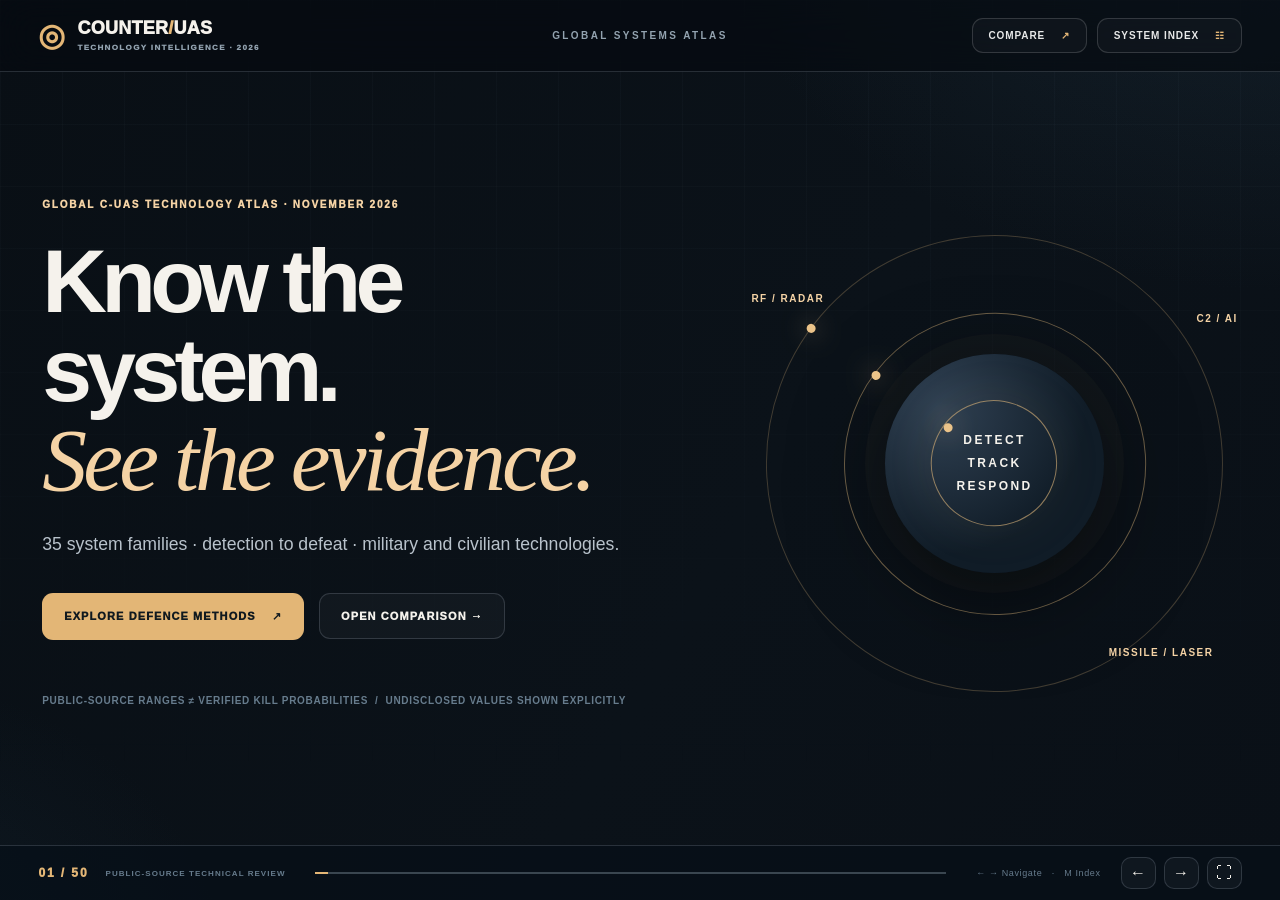
==== commit 0e5576c3: "Surface expanded radar specs and evidence-ranked system shortlist" ====
--- a/index.html
+++ b/index.html
@@ -1,10 +1,10 @@
 <!doctype html>
-<html lang="en"><head><meta charset="utf-8"><meta name="viewport" content="width=device-width, initial-scale=1, viewport-fit=cover"><meta name="theme-color" content="#080d13"><title>COUNTER/UAS — Global Systems Intelligence</title><meta name="description" content="Evidence-based visual counter-UAS technology atlas. 35 families organized by primary defeat mechanism, with media, subsystem specifications, procurement and comparison."><link rel="stylesheet" href="styles.css"></head>
+<html lang="en"><head><meta charset="utf-8"><meta name="viewport" content="width=device-width, initial-scale=1, viewport-fit=cover"><meta name="theme-color" content="#080d13"><title>COUNTER/UAS — Global Systems Intelligence</title><meta name="description" content="Evidence-based visual counter-UAS technology atlas. 45 families organized by primary defeat mechanism, with media, subsystem specifications, procurement and comparison."><link rel="stylesheet" href="styles.css"></head>
 <body><div class="backdrop" aria-hidden="true"></div><div class="shell">
 <header class="topbar"><button class="identity" data-action="go" data-index="0" title="Back to atlas home"><span class="brand-icon">◎</span><span class="brand-word">COUNTER<span class="accent">/</span>UAS<small>TECHNOLOGY INTELLIGENCE · 2026</small></span></button><div id="chapter" class="chapter-name">GLOBAL SYSTEMS ATLAS</div><div class="top-actions"><button class="top-button" id="compareBtn">COMPARE <span>↗</span></button><button class="top-button" id="openDirectory">SYSTEM INDEX <span>☷</span></button></div></header>
 <main class="viewport"><section id="slide" class="slide" aria-live="polite"></section></main>
-<footer class="footer"><div class="status"><span id="counter">01 / 39</span><span class="status-tag">PUBLIC-SOURCE TECHNICAL REVIEW</span></div><div class="track"><div id="progress" class="track-fill"></div></div><div class="footer-actions"><span class="keyboard-hint">← → Navigate &nbsp; · &nbsp; M Index</span><button aria-label="Previous slide" id="prev">←</button><button aria-label="Next slide" id="next">→</button><button aria-label="Toggle fullscreen" id="fullscreen">⛶</button></div></footer>
+<footer class="footer"><div class="status"><span id="counter">01 / 51</span><span class="status-tag">PUBLIC-SOURCE TECHNICAL REVIEW</span></div><div class="track"><div id="progress" class="track-fill"></div></div><div class="footer-actions"><span class="keyboard-hint">← → Navigate &nbsp; · &nbsp; M Index</span><button aria-label="Previous slide" id="prev">←</button><button aria-label="Next slide" id="next">→</button><button aria-label="Toggle fullscreen" id="fullscreen">⛶</button></div></footer>
 </div>
-<div id="drawer" class="drawer hidden" role="dialog" aria-modal="true" aria-label="System index"><div class="scrim" data-action="close-dir"></div><div class="drawer-panel"><div class="drawer-heading"><div><div class="eyebrow">DIRECTORY / 35 FAMILIES</div><h2>Find a system.</h2></div><button class="dismiss" data-action="close-dir" aria-label="Close index">×</button></div><div class="filters"><input id="search" type="search" placeholder="Search systems, origins, capabilities…" autocomplete="off"><select id="filterGroup"></select></div><div id="directoryRows" class="directory-rows"></div></div></div>
+<div id="drawer" class="drawer hidden" role="dialog" aria-modal="true" aria-label="System index"><div class="scrim" data-action="close-dir"></div><div class="drawer-panel"><div class="drawer-heading"><div><div class="eyebrow">DIRECTORY / 45 FAMILIES</div><h2>Find a system.</h2></div><button class="dismiss" data-action="close-dir" aria-label="Close index">×</button></div><div class="filters"><input id="search" type="search" placeholder="Search systems, origins, capabilities…" autocomplete="off"><select id="filterGroup"></select></div><div id="directoryRows" class="directory-rows"></div></div></div>
 <div id="mediaOverlay" class="media-overlay hidden" role="dialog" aria-modal="true" aria-label="Gallery media"><div class="scrim" data-action="close-media"></div><div class="media-overlay-inner"><button class="dismiss" data-action="close-media">×</button><div id="mediaOverlayBody"></div></div></div>
-<script src="data/atlas_v3.js"></script><script src="app.js"></script></body></html>
+<script src="data/atlas_v3.js"></script><script src="data/research_2026.js"></script><script src="app.js"></script></body></html>
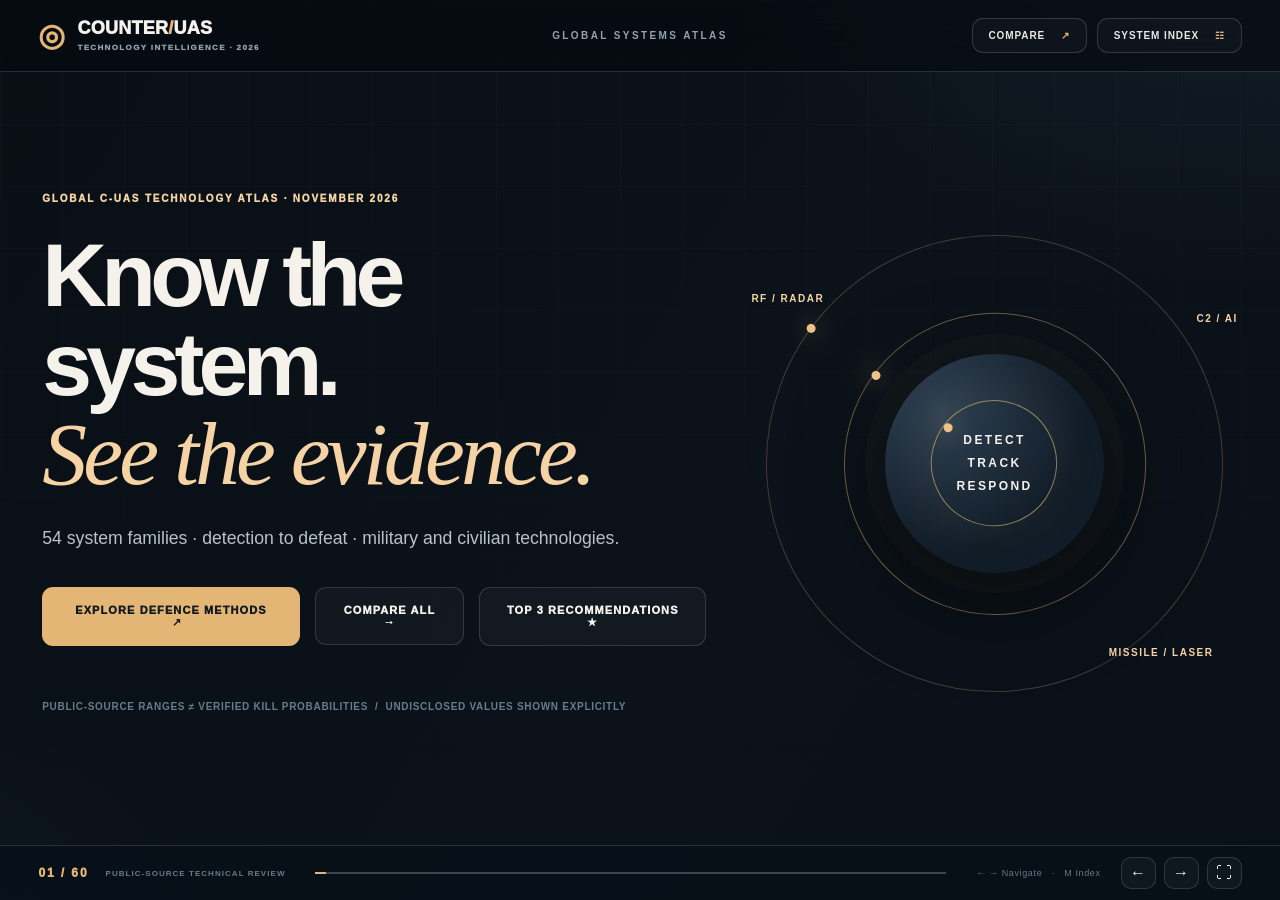
==== commit e95b8a11: "Expand global coverage to 54 families and improve multi-video playback" ====
--- a/index.html
+++ b/index.html
@@ -1,10 +1,10 @@
 <!doctype html>
-<html lang="en"><head><meta charset="utf-8"><meta name="viewport" content="width=device-width, initial-scale=1, viewport-fit=cover"><meta name="theme-color" content="#080d13"><title>COUNTER/UAS — Global Systems Intelligence</title><meta name="description" content="Evidence-based visual counter-UAS technology atlas. 45 families organized by primary defeat mechanism, with media, subsystem specifications, procurement and comparison."><link rel="stylesheet" href="styles.css"></head>
+<html lang="en"><head><meta charset="utf-8"><meta name="viewport" content="width=device-width, initial-scale=1, viewport-fit=cover"><meta name="theme-color" content="#080d13"><title>COUNTER/UAS — Global Systems Intelligence</title><meta name="description" content="Evidence-based visual counter-UAS technology atlas. 54 families organized by primary defeat mechanism, with media, subsystem specifications, procurement and comparison."><link rel="stylesheet" href="styles.css"></head>
 <body><div class="backdrop" aria-hidden="true"></div><div class="shell">
 <header class="topbar"><button class="identity" data-action="go" data-index="0" title="Back to atlas home"><span class="brand-icon">◎</span><span class="brand-word">COUNTER<span class="accent">/</span>UAS<small>TECHNOLOGY INTELLIGENCE · 2026</small></span></button><div id="chapter" class="chapter-name">GLOBAL SYSTEMS ATLAS</div><div class="top-actions"><button class="top-button" id="compareBtn">COMPARE <span>↗</span></button><button class="top-button" id="openDirectory">SYSTEM INDEX <span>☷</span></button></div></header>
 <main class="viewport"><section id="slide" class="slide" aria-live="polite"></section></main>
-<footer class="footer"><div class="status"><span id="counter">01 / 51</span><span class="status-tag">PUBLIC-SOURCE TECHNICAL REVIEW</span></div><div class="track"><div id="progress" class="track-fill"></div></div><div class="footer-actions"><span class="keyboard-hint">← → Navigate &nbsp; · &nbsp; M Index</span><button aria-label="Previous slide" id="prev">←</button><button aria-label="Next slide" id="next">→</button><button aria-label="Toggle fullscreen" id="fullscreen">⛶</button></div></footer>
+<footer class="footer"><div class="status"><span id="counter">01 / 60</span><span class="status-tag">PUBLIC-SOURCE TECHNICAL REVIEW</span></div><div class="track"><div id="progress" class="track-fill"></div></div><div class="footer-actions"><span class="keyboard-hint">← → Navigate &nbsp; · &nbsp; M Index</span><button aria-label="Previous slide" id="prev">←</button><button aria-label="Next slide" id="next">→</button><button aria-label="Toggle fullscreen" id="fullscreen">⛶</button></div></footer>
 </div>
-<div id="drawer" class="drawer hidden" role="dialog" aria-modal="true" aria-label="System index"><div class="scrim" data-action="close-dir"></div><div class="drawer-panel"><div class="drawer-heading"><div><div class="eyebrow">DIRECTORY / 45 FAMILIES</div><h2>Find a system.</h2></div><button class="dismiss" data-action="close-dir" aria-label="Close index">×</button></div><div class="filters"><input id="search" type="search" placeholder="Search systems, origins, capabilities…" autocomplete="off"><select id="filterGroup"></select></div><div id="directoryRows" class="directory-rows"></div></div></div>
+<div id="drawer" class="drawer hidden" role="dialog" aria-modal="true" aria-label="System index"><div class="scrim" data-action="close-dir"></div><div class="drawer-panel"><div class="drawer-heading"><div><div class="eyebrow">DIRECTORY / 54 FAMILIES</div><h2>Find a system.</h2></div><button class="dismiss" data-action="close-dir" aria-label="Close index">×</button></div><div class="filters"><input id="search" type="search" placeholder="Search systems, origins, capabilities…" autocomplete="off"><select id="filterGroup"></select></div><div id="directoryRows" class="directory-rows"></div></div></div>
 <div id="mediaOverlay" class="media-overlay hidden" role="dialog" aria-modal="true" aria-label="Gallery media"><div class="scrim" data-action="close-media"></div><div class="media-overlay-inner"><button class="dismiss" data-action="close-media">×</button><div id="mediaOverlayBody"></div></div></div>
-<script src="data/atlas_v3.js"></script><script src="data/research_2026.js"></script><script src="app.js"></script></body></html>
+<script src="data/atlas_v3.js"></script><script src="data/research_2026.js"></script><script src="data/research_global_2026.js"></script><script src="app.js"></script></body></html>
--- a/styles.css
+++ b/styles.css
@@ -24,3 +24,21 @@
 .gallery-crop-panel{width:100%;height:100%;background-size:100% auto;background-repeat:no-repeat;background-color:#e8e9e8}.gallery-crop-panel.top{background-position:center top}.gallery-crop-panel.bottom{background-position:center bottom}
 /* Keep comparison reachable on phones as well as desktop. */
 @media(max-width:520px){.top-actions .top-button:first-child{display:block}.top-actions .top-button{padding:7px 6px;letter-spacing:0}.top-actions{gap:4px}.brand-word{font-size:12px}.identity{gap:5px}}
+
+
+/* Evidence-based shortlist and extended radar rows: Nov 2026 */
+.ranking-slide .section-heading p{font-size:clamp(12px,1vw,15px);opacity:.75;margin-top:9px;max-width:85ch}
+.ranking-grid{display:grid;grid-template-columns:repeat(3,minmax(0,1fr));gap:14px;margin-top:25px}
+.ranking-card{padding:20px;border:1px solid rgba(255,255,255,.15);background:linear-gradient(155deg,#142334,#0b131d);border-radius:18px;display:flex;flex-direction:column;min-height:360px}
+.ranking-no{font-size:10px;font-weight:900;letter-spacing:.09em;color:#e8bc83;text-transform:uppercase}
+.ranking-card h2{font-size:clamp(19px,1.6vw,28px);line-height:1.14;letter-spacing:-.03em;margin:15px 0 5px}
+.ranking-country{color:#8fb2d1;font-size:11px;margin-bottom:12px}
+.ranking-line{border-top:1px solid rgba(255,255,255,.1);padding-top:14px;margin-top:9px}
+.ranking-line small{display:block;font-size:9px;letter-spacing:.08em;color:#dfba84;margin-bottom:9px}
+.ranking-line b{font-size:clamp(12px,.95vw,15px);line-height:1.45;display:block;font-weight:600}
+.ranking-line.limitation small{color:#c7a0a1}
+.ranking-foot{display:flex;flex-wrap:wrap;gap:10px;margin-top:auto;padding-top:14px;align-items:center}
+.ranking-foot button{border:1px solid #d2ad7c;background:rgba(206,158,98,.13);color:#f6dfbc;border-radius:7px;padding:11px 12px;font-size:10px;font-weight:900}
+.ranking-disclaimer{font-size:11px;color:#a8bbc9;line-height:1.5;margin-top:16px}
+@media(max-width:900px){.ranking-grid{grid-template-columns:1fr;gap:10px}.ranking-card{min-height:0;padding:16px}.ranking-slide{overflow-y:auto}.ranking-card h2{font-size:23px}}
+@media(min-height:0px) and (max-height:800px) and (min-width:901px){.ranking-grid{margin-top:12px}.ranking-card{min-height:300px;padding:15px}.ranking-line{margin-top:5px;padding-top:9px}}
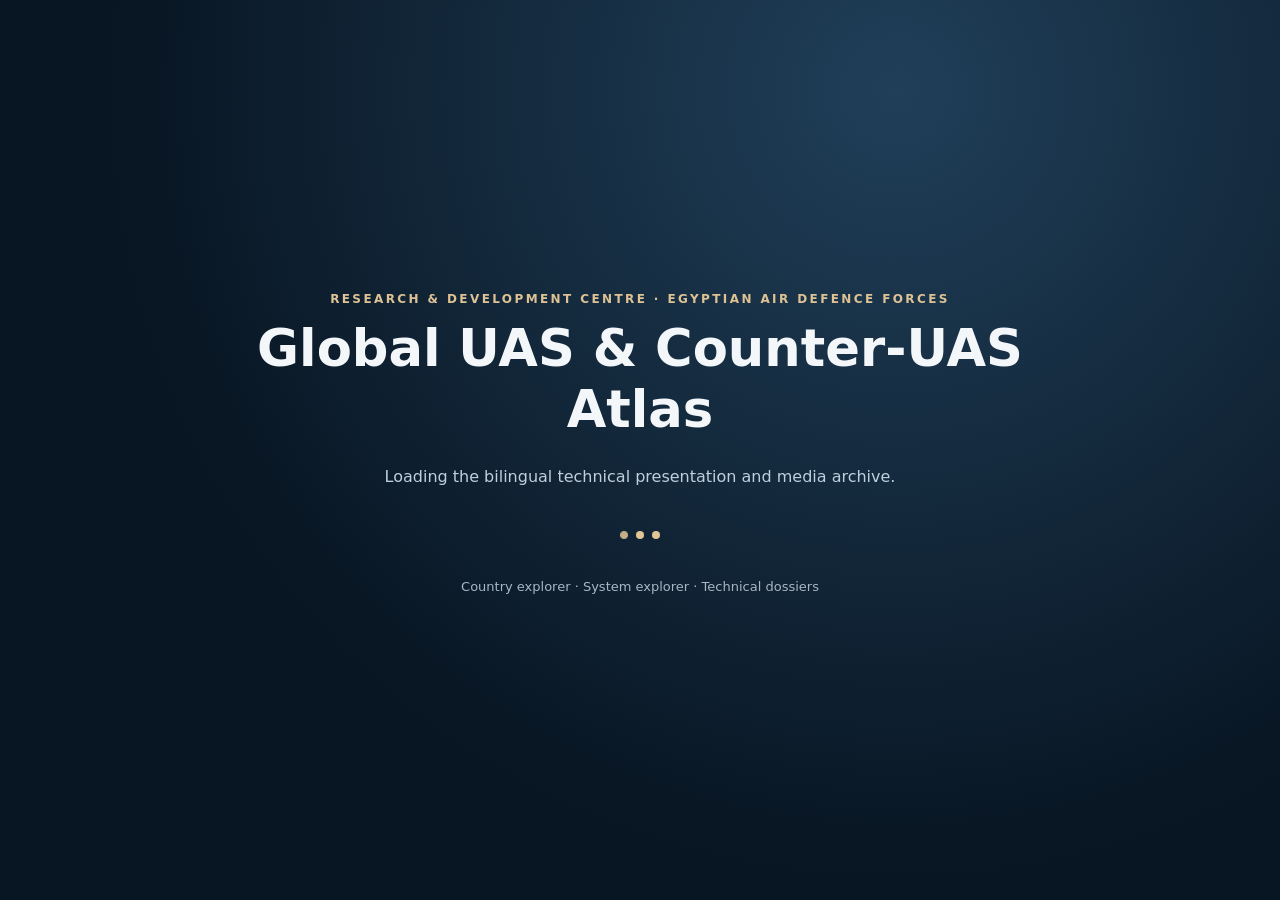
==== commit 9b2ada7c: "Restore main presentation entry, briefing and offline export: index.html" ====
--- a/index.html
+++ b/index.html
@@ -1,10 +1 @@
-<!doctype html>
-<html lang="en"><head><meta charset="utf-8"><meta name="viewport" content="width=device-width, initial-scale=1, viewport-fit=cover"><meta name="theme-color" content="#080d13"><title>COUNTER/UAS — Global Systems Intelligence</title><meta name="description" content="Evidence-based visual counter-UAS technology atlas. 54 families organized by primary defeat mechanism, with media, subsystem specifications, procurement and comparison."><link rel="stylesheet" href="styles.css"></head>
-<body><div class="backdrop" aria-hidden="true"></div><div class="shell">
-<header class="topbar"><button class="identity" data-action="go" data-index="0" title="Back to atlas home"><span class="brand-icon">◎</span><span class="brand-word">COUNTER<span class="accent">/</span>UAS<small>TECHNOLOGY INTELLIGENCE · 2026</small></span></button><div id="chapter" class="chapter-name">GLOBAL SYSTEMS ATLAS</div><div class="top-actions"><button class="top-button" id="compareBtn">COMPARE <span>↗</span></button><button class="top-button" id="openDirectory">SYSTEM INDEX <span>☷</span></button></div></header>
-<main class="viewport"><section id="slide" class="slide" aria-live="polite"></section></main>
-<footer class="footer"><div class="status"><span id="counter">01 / 60</span><span class="status-tag">PUBLIC-SOURCE TECHNICAL REVIEW</span></div><div class="track"><div id="progress" class="track-fill"></div></div><div class="footer-actions"><span class="keyboard-hint">← → Navigate &nbsp; · &nbsp; M Index</span><button aria-label="Previous slide" id="prev">←</button><button aria-label="Next slide" id="next">→</button><button aria-label="Toggle fullscreen" id="fullscreen">⛶</button></div></footer>
-</div>
-<div id="drawer" class="drawer hidden" role="dialog" aria-modal="true" aria-label="System index"><div class="scrim" data-action="close-dir"></div><div class="drawer-panel"><div class="drawer-heading"><div><div class="eyebrow">DIRECTORY / 54 FAMILIES</div><h2>Find a system.</h2></div><button class="dismiss" data-action="close-dir" aria-label="Close index">×</button></div><div class="filters"><input id="search" type="search" placeholder="Search systems, origins, capabilities…" autocomplete="off"><select id="filterGroup"></select></div><div id="directoryRows" class="directory-rows"></div></div></div>
-<div id="mediaOverlay" class="media-overlay hidden" role="dialog" aria-modal="true" aria-label="Gallery media"><div class="scrim" data-action="close-media"></div><div class="media-overlay-inner"><button class="dismiss" data-action="close-media">×</button><div id="mediaOverlayBody"></div></div></div>
-<script src="data/atlas_v3.js"></script><script src="data/research_2026.js"></script><script src="data/research_global_2026.js"></script><script src="app.js"></script></body></html>
+<!doctype html><html lang="en"><head><meta charset="utf-8"><meta name="viewport" content="width=device-width,initial-scale=1"><meta http-equiv="refresh" content="0;url=atlas-2026/"><title>Global UAS & Counter-UAS Engineering Atlas</title></head><body style="font-family:Arial,sans-serif;padding:30px"><h1>Global UAS & Counter-UAS Atlas</h1><p><a href="atlas-2026/">Open the latest combined research presentation</a></p><p><a href="legacy-counter-uas.html">Open archived 37-system Counter-UAS deck</a></p></body></html>
